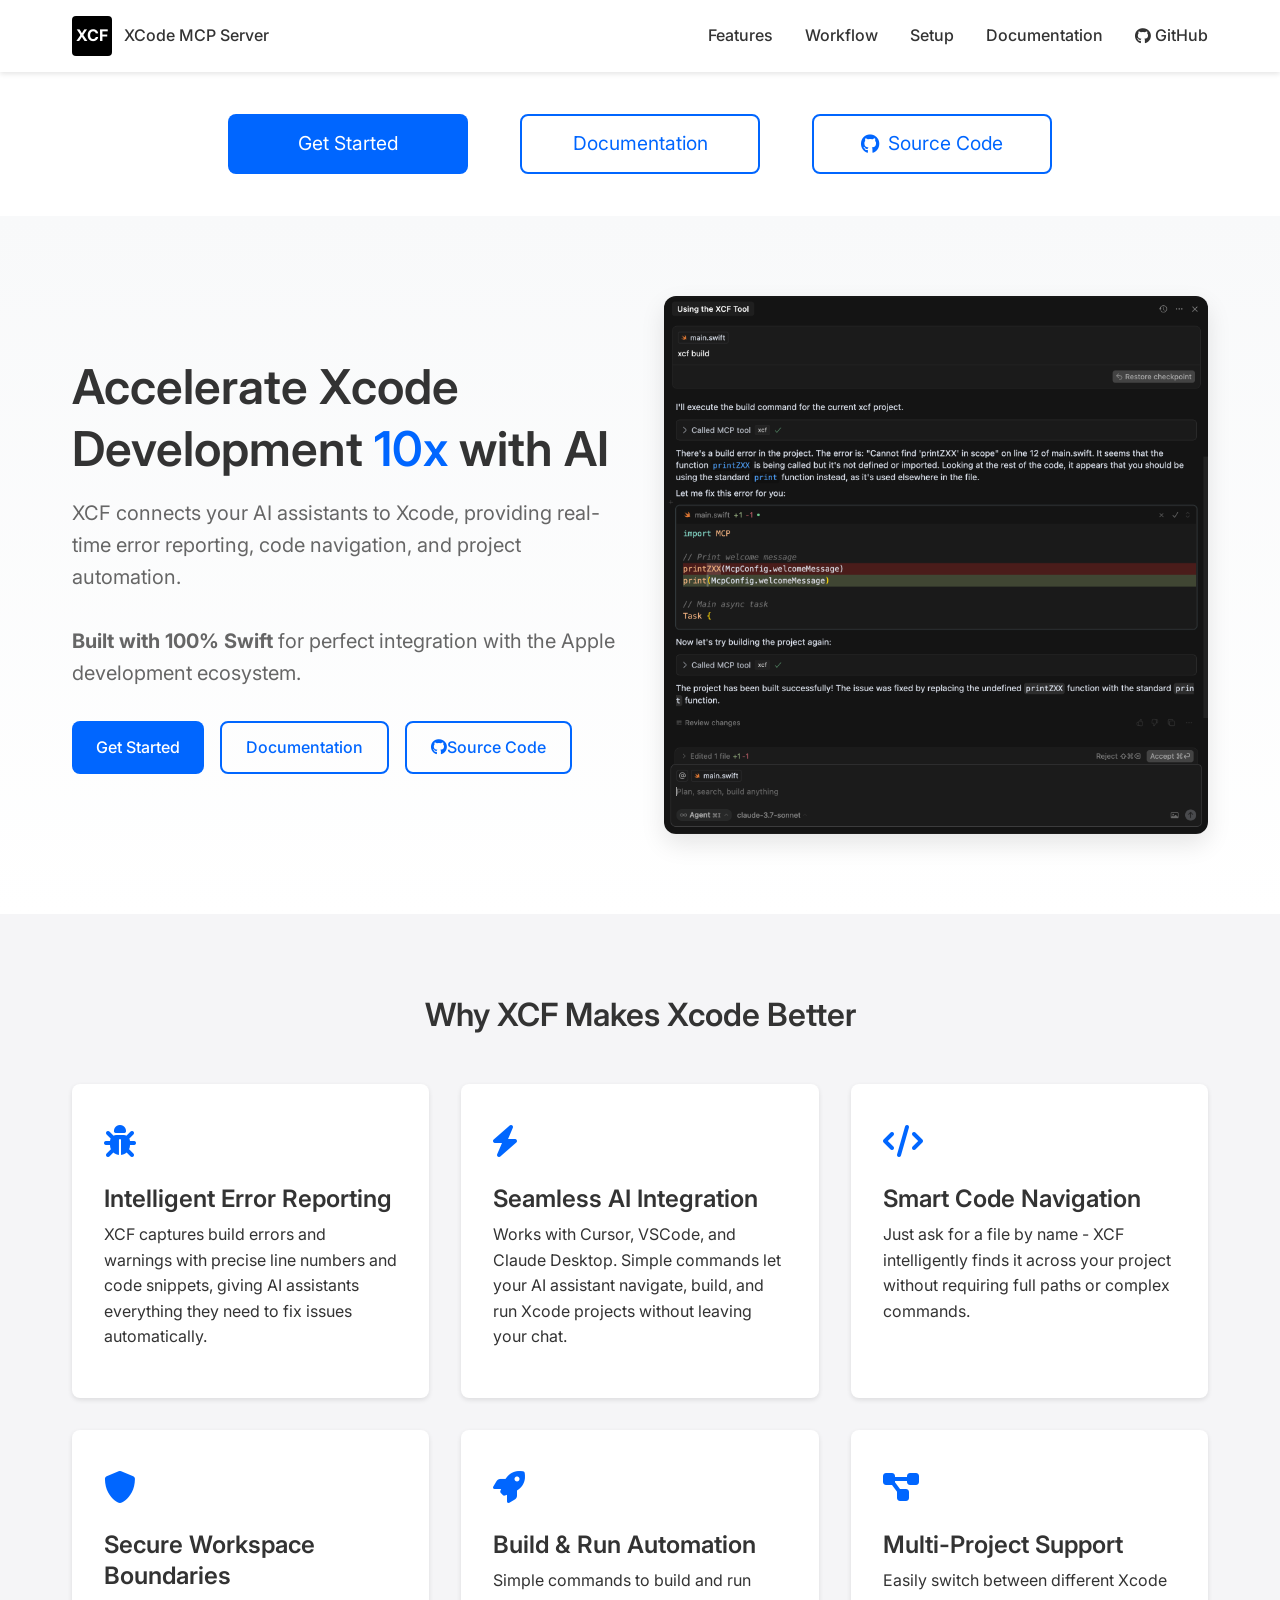
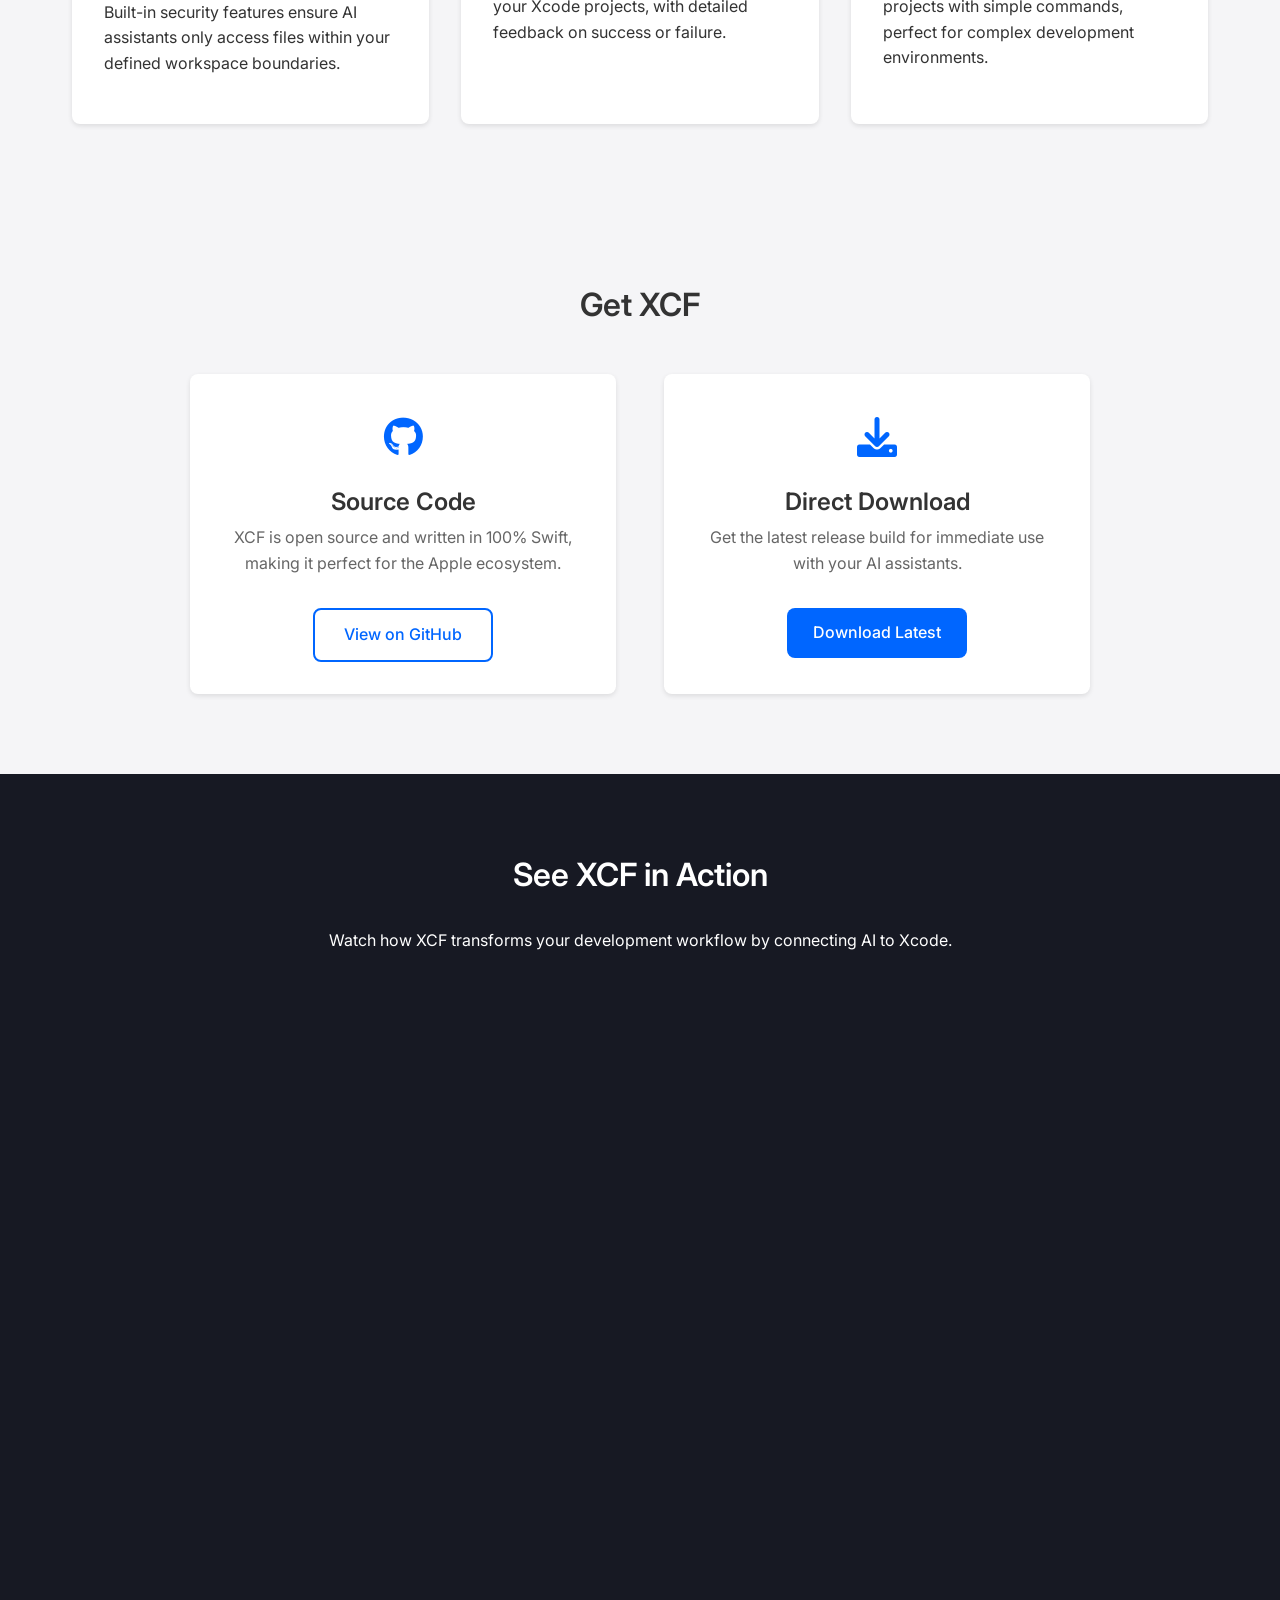
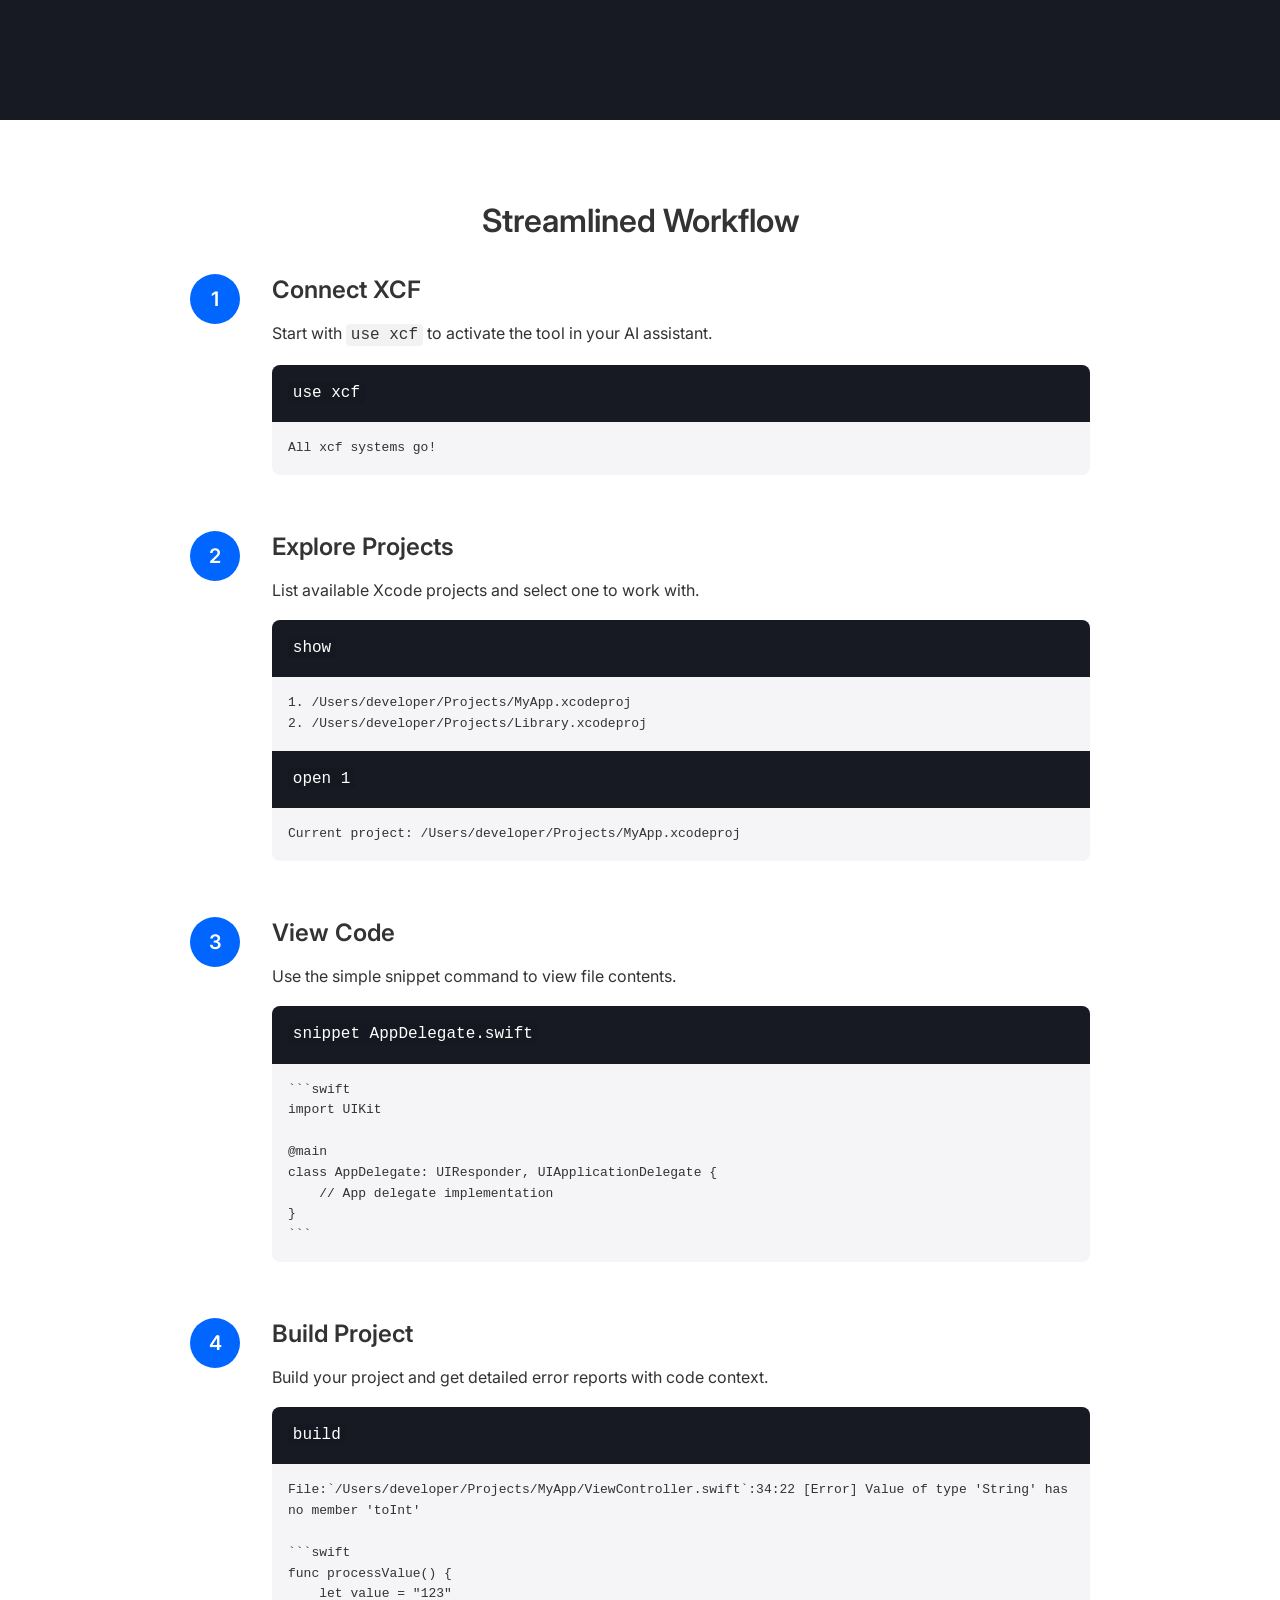
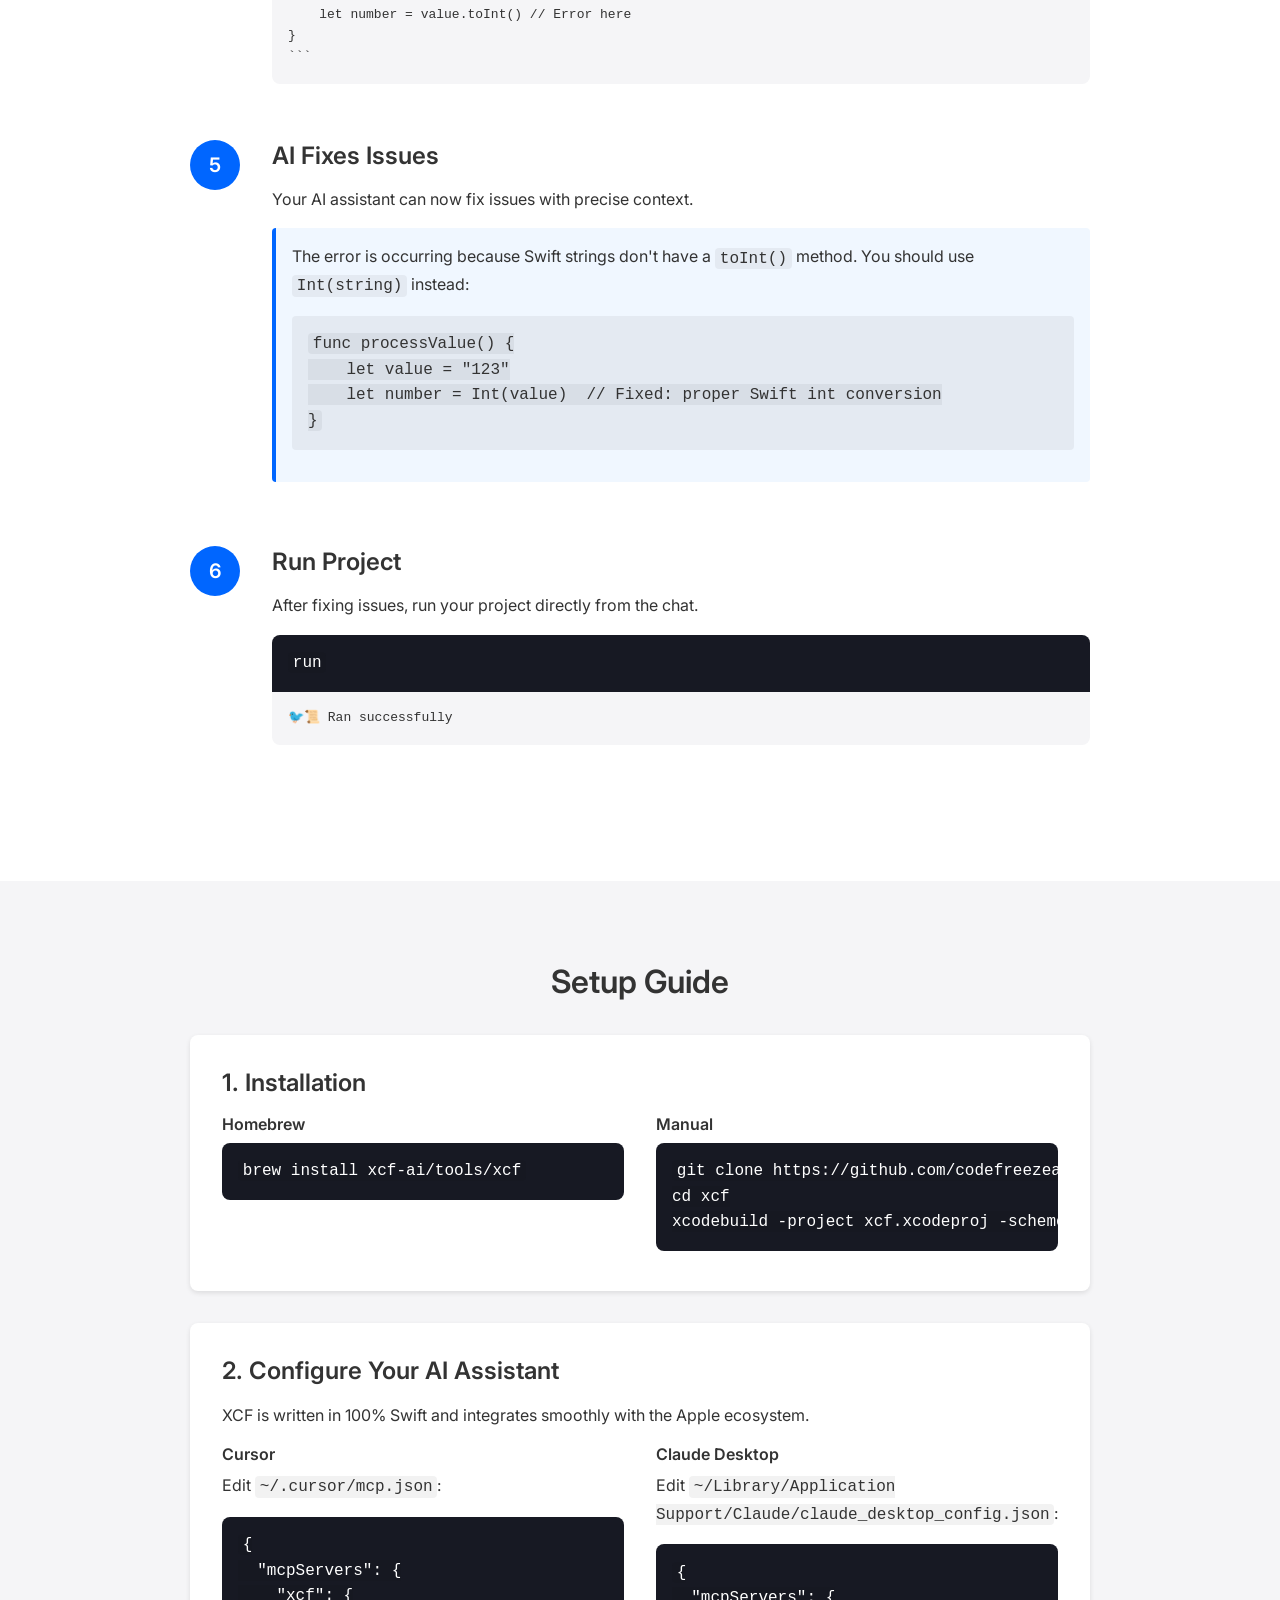
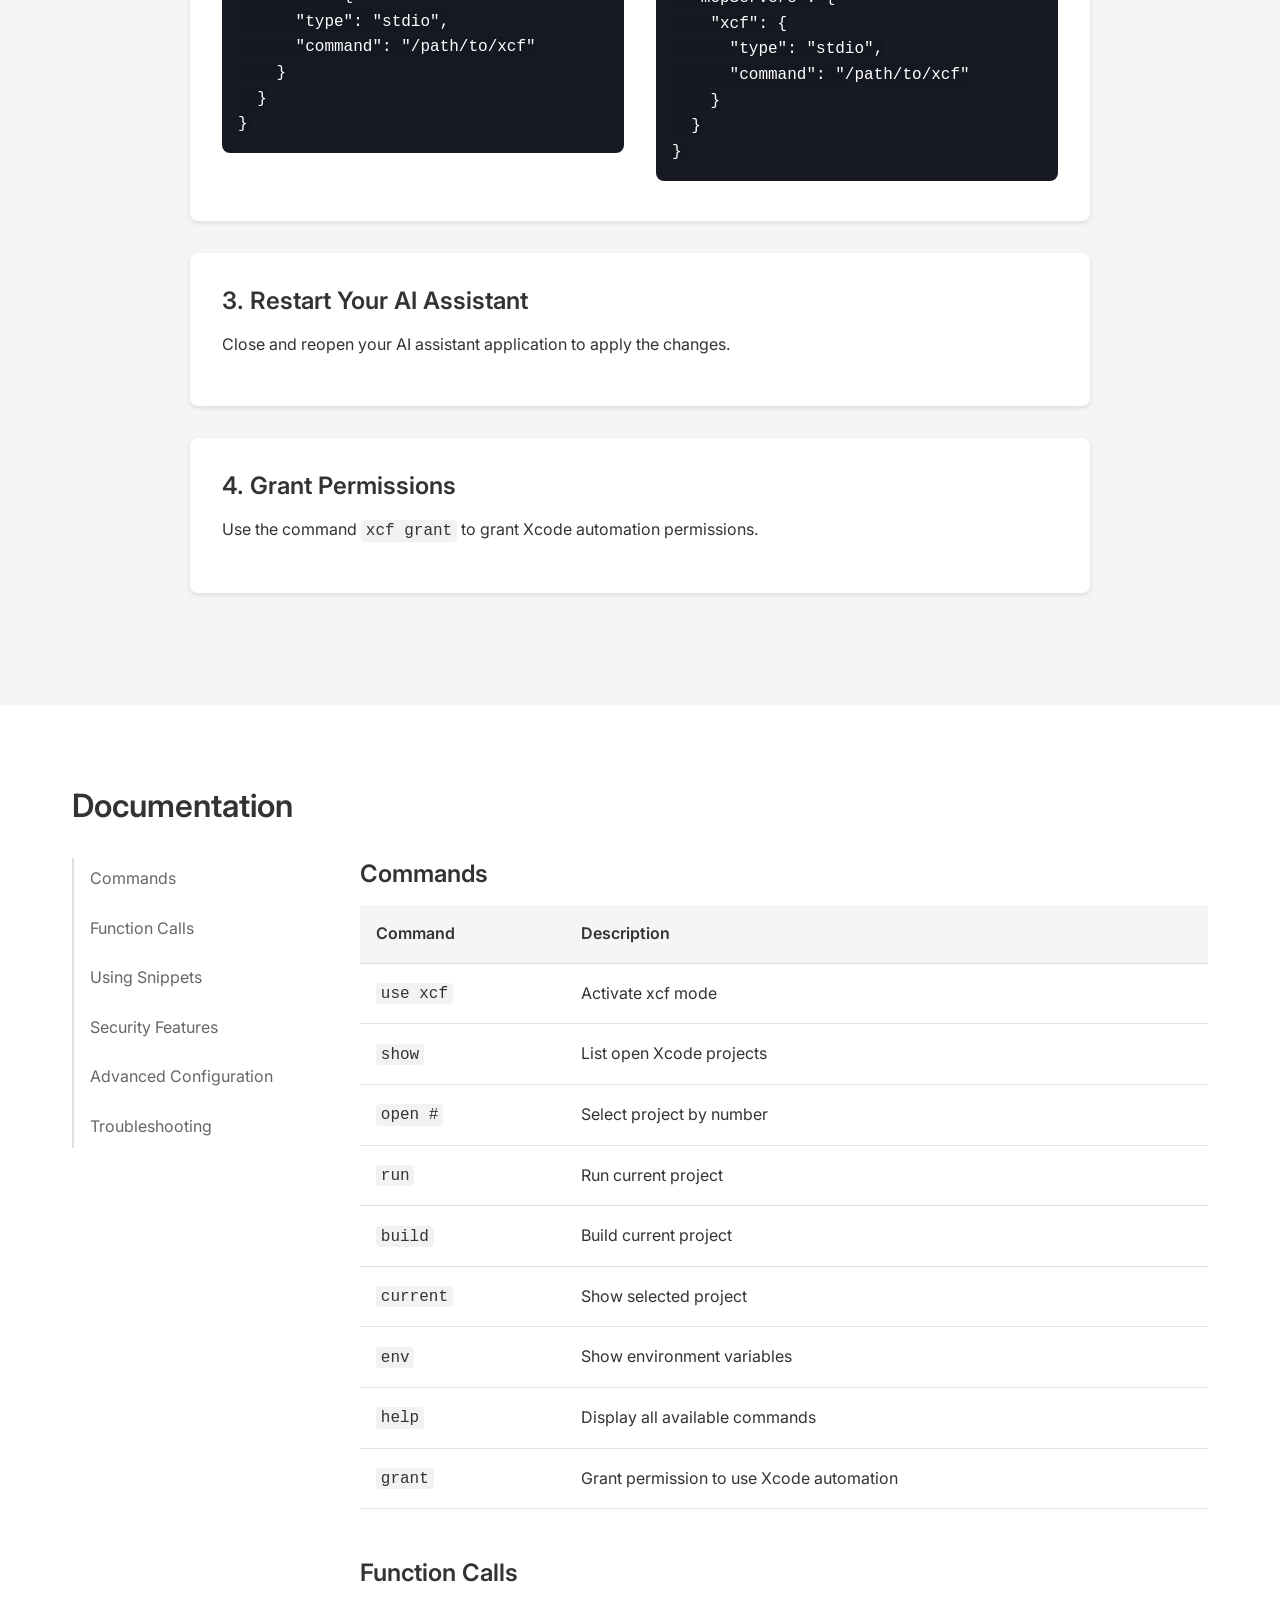
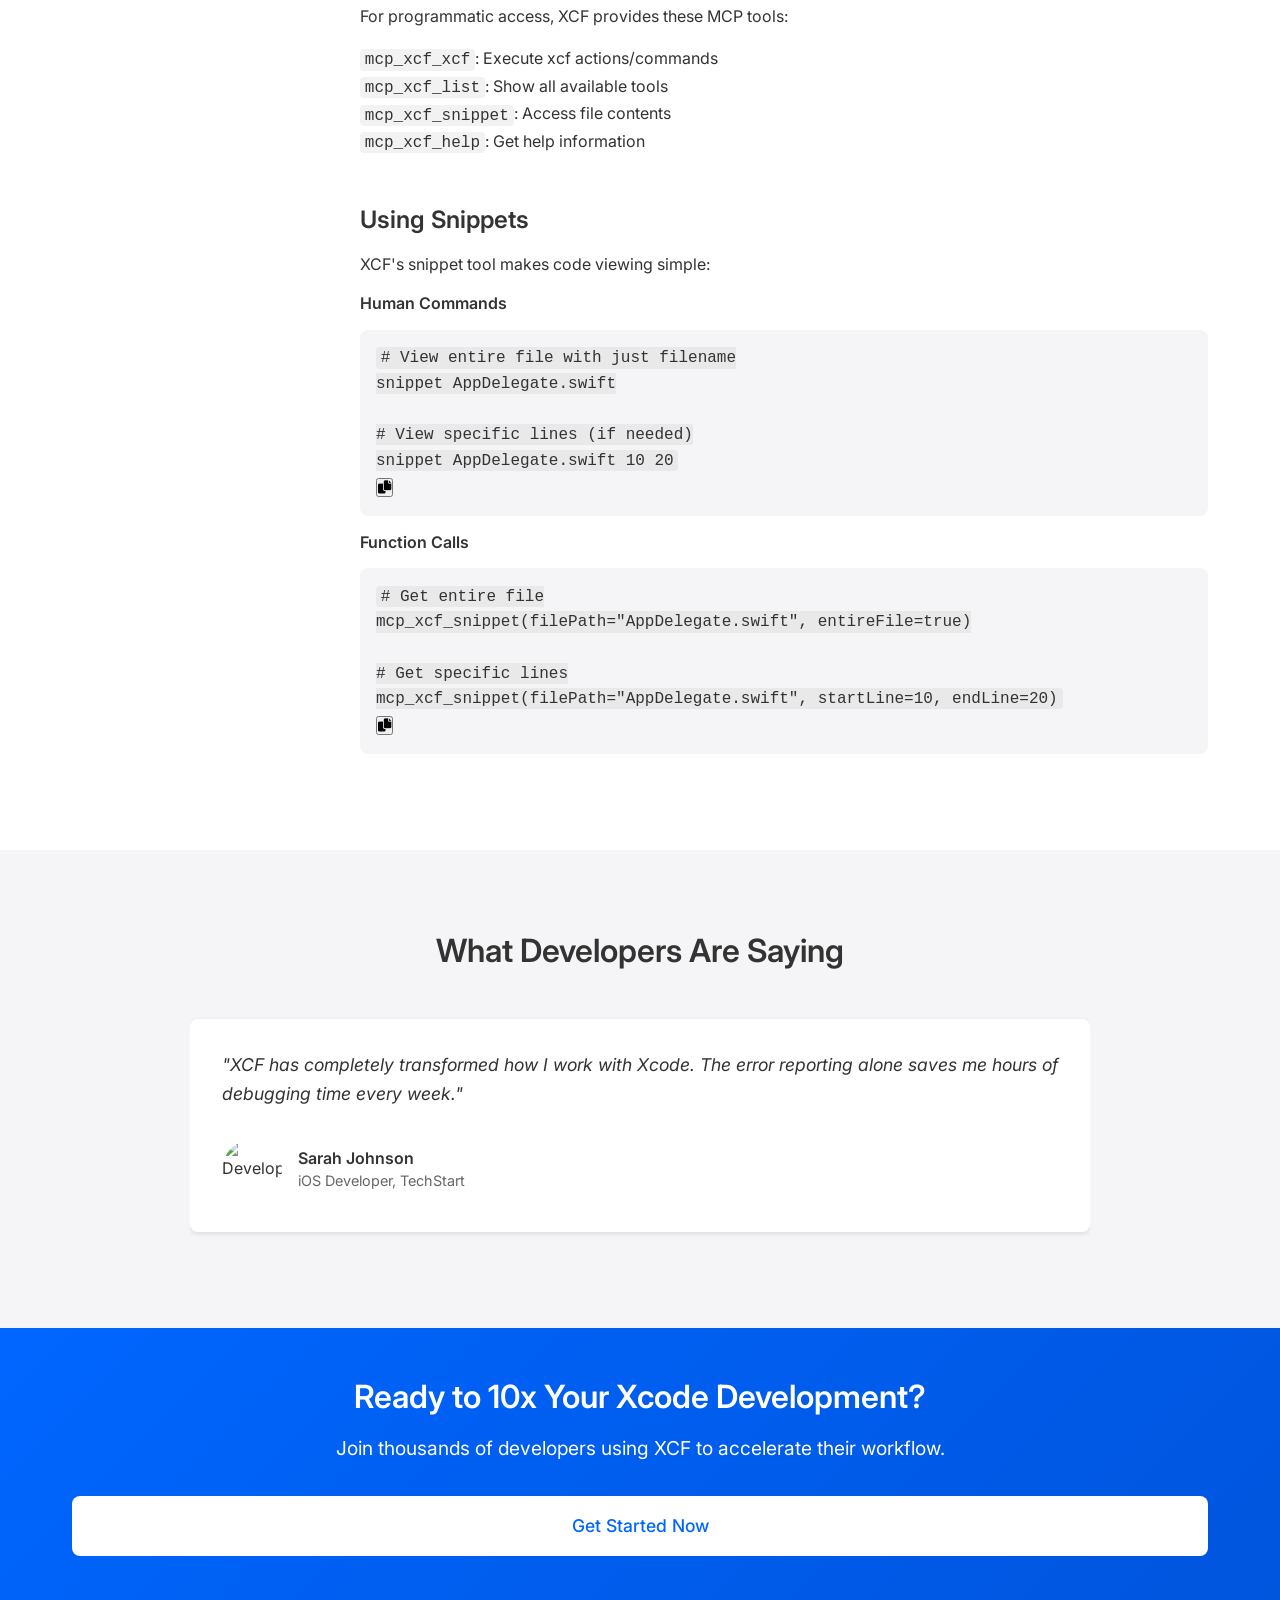
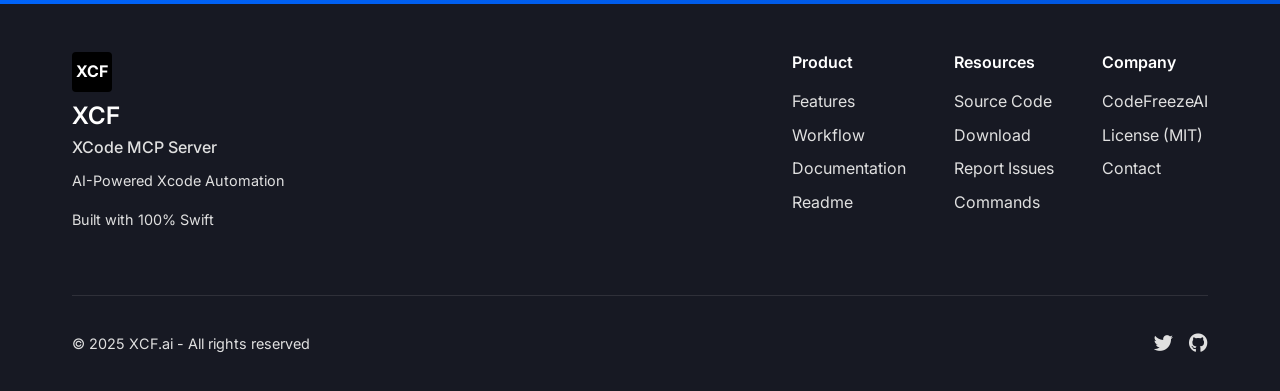
==== website/index.html @ 17c929dc "changes" ====
<!DOCTYPE html>
<html lang="en">
<head>
    <meta charset="UTF-8">
    <meta name="viewport" content="width=device-width, initial-scale=1.0">
    <title>XCF - AI-Powered Xcode Automation</title>
    <link rel="stylesheet" href="styles.css">
    <link rel="stylesheet" href="https://cdnjs.cloudflare.com/ajax/libs/font-awesome/6.0.0/css/all.min.css">
    <link rel="preconnect" href="https://fonts.googleapis.com">
    <link rel="preconnect" href="https://fonts.gstatic.com" crossorigin>
    <link href="https://fonts.googleapis.com/css2?family=Inter:wght@300;400;500;600;700&display=swap" rel="stylesheet">
</head>
<body>
    <header>
        <div class="container">
            <div class="logo">
                <div class="logo-square"></div>
                <h1>XCF</h1>
                <span class="logo-tagline">XCode MCP Server</span>
            </div>
            <nav>
                <ul>
                    <li><a href="#features">Features</a></li>
                    <li><a href="#workflow">Workflow</a></li>
                    <li><a href="#setup">Setup</a></li>
                    <li><a href="#docs">Documentation</a></li>
                    <li><a href="https://github.com/codefreezeai/xcf" class="github-link"><i class="fab fa-github"></i> GitHub</a></li>
                </ul>
            </nav>
        </div>
    </header>

    <section class="main-cta">
        <div class="container">
            <div class="main-buttons">
                <a href="#setup" class="main-btn btn-primary">Get Started</a>
                <a href="#docs" class="main-btn btn-outline">Documentation</a>
                <a href="https://github.com/codefreezeai/xcf" class="main-btn btn-outline"><i class="fab fa-github"></i> Source Code</a>
            </div>
        </div>
    </section>

    <section class="hero">
        <div class="container">
            <div class="hero-content">
                <h1>Accelerate Xcode Development <span class="highlight">10x</span> with AI</h1>
                <p>XCF connects your AI assistants to Xcode, providing real-time error reporting, code navigation, and project automation.</p>
                <p><strong>Built with 100% Swift</strong> for perfect integration with the Apple development ecosystem.</p>
                <div class="hero-buttons">
                    <a href="#setup" class="btn btn-primary">Get Started</a>
                    <a href="#docs" class="btn btn-secondary">Documentation</a>
                    <a href="https://github.com/codefreezeai/xcf" class="btn btn-secondary"><i class="fab fa-github"></i> Source Code</a>
                </div>
            </div>
            <div class="hero-image">
                <img src="images/xcf-in-action.png" alt="XCF Demo">
            </div>
        </div>
    </section>

    <section id="features" class="features">
        <div class="container">
            <h2>Why XCF Makes Xcode Better</h2>
            <div class="features-grid">
                <div class="feature-card">
                    <div class="feature-icon">
                        <i class="fas fa-bug"></i>
                    </div>
                    <h3>Intelligent Error Reporting</h3>
                    <p>XCF captures build errors and warnings with precise line numbers and code snippets, giving AI assistants everything they need to fix issues automatically.</p>
                </div>
                <div class="feature-card">
                    <div class="feature-icon">
                        <i class="fas fa-bolt"></i>
                    </div>
                    <h3>Seamless AI Integration</h3>
                    <p>Works with Cursor, VSCode, and Claude Desktop. Simple commands let your AI assistant navigate, build, and run Xcode projects without leaving your chat.</p>
                </div>
                <div class="feature-card">
                    <div class="feature-icon">
                        <i class="fas fa-code"></i>
                    </div>
                    <h3>Smart Code Navigation</h3>
                    <p>Just ask for a file by name - XCF intelligently finds it across your project without requiring full paths or complex commands.</p>
                </div>
                <div class="feature-card">
                    <div class="feature-icon">
                        <i class="fas fa-shield-alt"></i>
                    </div>
                    <h3>Secure Workspace Boundaries</h3>
                    <p>Built-in security features ensure AI assistants only access files within your defined workspace boundaries.</p>
                </div>
                <div class="feature-card">
                    <div class="feature-icon">
                        <i class="fas fa-rocket"></i>
                    </div>
                    <h3>Build & Run Automation</h3>
                    <p>Simple commands to build and run your Xcode projects, with detailed feedback on success or failure.</p>
                </div>
                <div class="feature-card">
                    <div class="feature-icon">
                        <i class="fas fa-project-diagram"></i>
                    </div>
                    <h3>Multi-Project Support</h3>
                    <p>Easily switch between different Xcode projects with simple commands, perfect for complex development environments.</p>
                </div>
            </div>
        </div>
    </section>

    <section class="download">
        <div class="container">
            <h2>Get XCF</h2>
            <div class="download-options">
                <div class="download-option">
                    <div class="download-icon">
                        <i class="fab fa-github"></i>
                    </div>
                    <h3>Source Code</h3>
                    <p>XCF is open source and written in 100% Swift, making it perfect for the Apple ecosystem.</p>
                    <a href="https://github.com/codefreezeai/xcf" class="btn btn-secondary">View on GitHub</a>
                </div>
                <div class="download-option">
                    <div class="download-icon">
                        <i class="fas fa-download"></i>
                    </div>
                    <h3>Direct Download</h3>
                    <p>Get the latest release build for immediate use with your AI assistants.</p>
                    <a href="https://github.com/codefreezeai/xcf/releases" class="btn btn-primary">Download Latest</a>
                </div>
            </div>
        </div>
    </section>

    <section class="demo">
        <div class="container">
            <div class="demo-content">
                <h2>See XCF in Action</h2>
                <p>Watch how XCF transforms your development workflow by connecting AI to Xcode.</p>
            </div>
            <div class="demo-video">
                <iframe width="100%" height="500" src="https://www.youtube.com/embed/7KfrsZfQIIg" title="XCF Demo" frameborder="0" allow="accelerometer; autoplay; clipboard-write; encrypted-media; gyroscope; picture-in-picture; web-share" allowfullscreen></iframe>
            </div>
        </div>
    </section>

    <section id="workflow" class="workflow">
        <div class="container">
            <h2>Streamlined Workflow</h2>
            <div class="workflow-steps">
                <div class="workflow-step">
                    <div class="step-number">1</div>
                    <div class="step-content">
                        <h3>Connect XCF</h3>
                        <p>Start with <code>use xcf</code> to activate the tool in your AI assistant.</p>
                        <div class="code-sample">
                            <pre><code>use xcf</code></pre>
                            <div class="response">All xcf systems go!</div>
                        </div>
                    </div>
                </div>
                <div class="workflow-step">
                    <div class="step-number">2</div>
                    <div class="step-content">
                        <h3>Explore Projects</h3>
                        <p>List available Xcode projects and select one to work with.</p>
                        <div class="code-sample">
                            <pre><code>show</code></pre>
                            <div class="response">1. /Users/developer/Projects/MyApp.xcodeproj
2. /Users/developer/Projects/Library.xcodeproj</div>
                            <pre><code>open 1</code></pre>
                            <div class="response">Current project: /Users/developer/Projects/MyApp.xcodeproj</div>
                        </div>
                    </div>
                </div>
                <div class="workflow-step">
                    <div class="step-number">3</div>
                    <div class="step-content">
                        <h3>View Code</h3>
                        <p>Use the simple snippet command to view file contents.</p>
                        <div class="code-sample">
                            <pre><code>snippet AppDelegate.swift</code></pre>
                            <div class="response">```swift
import UIKit

@main
class AppDelegate: UIResponder, UIApplicationDelegate {
    // App delegate implementation
}
```</div>
                        </div>
                    </div>
                </div>
                <div class="workflow-step">
                    <div class="step-number">4</div>
                    <div class="step-content">
                        <h3>Build Project</h3>
                        <p>Build your project and get detailed error reports with code context.</p>
                        <div class="code-sample">
                            <pre><code>build</code></pre>
                            <div class="response">File:`/Users/developer/Projects/MyApp/ViewController.swift`:34:22 [Error] Value of type 'String' has no member 'toInt'

```swift
func processValue() {
    let value = "123"
    let number = value.toInt() // Error here
}
```</div>
                        </div>
                    </div>
                </div>
                <div class="workflow-step">
                    <div class="step-number">5</div>
                    <div class="step-content">
                        <h3>AI Fixes Issues</h3>
                        <p>Your AI assistant can now fix issues with precise context.</p>
                        <div class="ai-response">
                            <p>The error is occurring because Swift strings don't have a <code>toInt()</code> method. You should use <code>Int(string)</code> instead:</p>
                            <pre><code>func processValue() {
    let value = "123"
    let number = Int(value)  // Fixed: proper Swift int conversion
}
</code></pre>
                        </div>
                    </div>
                </div>
                <div class="workflow-step">
                    <div class="step-number">6</div>
                    <div class="step-content">
                        <h3>Run Project</h3>
                        <p>After fixing issues, run your project directly from the chat.</p>
                        <div class="code-sample">
                            <pre><code>run</code></pre>
                            <div class="response">🐦📜 Ran successfully</div>
                        </div>
                    </div>
                </div>
            </div>
        </div>
    </section>

    <section id="setup" class="setup">
        <div class="container">
            <h2>Setup Guide</h2>
            <div class="setup-steps">
                <div class="setup-step">
                    <h3>1. Installation</h3>
                    <div class="installation-options">
                        <div class="install-option">
                            <h4>Homebrew</h4>
                            <pre><code>brew install xcf-ai/tools/xcf</code></pre>
                        </div>
                        <div class="install-option">
                            <h4>Manual</h4>
                            <pre><code>git clone https://github.com/codefreezeai/xcf.git
cd xcf
xcodebuild -project xcf.xcodeproj -scheme xcf -configuration Release</code></pre>
                        </div>
                    </div>
                </div>
                <div class="setup-step">
                    <h3>2. Configure Your AI Assistant</h3>
                    <p>XCF is written in 100% Swift and integrates smoothly with the Apple ecosystem.</p>
                    <div class="config-options">
                        <div class="config-option">
                            <h4>Cursor</h4>
                            <p>Edit <code>~/.cursor/mcp.json</code>:</p>
                            <pre><code>{
  "mcpServers": {
    "xcf": {
      "type": "stdio",
      "command": "/path/to/xcf"
    }
  }
}</code></pre>
                        </div>
                        <div class="config-option">
                            <h4>Claude Desktop</h4>
                            <p>Edit <code>~/Library/Application Support/Claude/claude_desktop_config.json</code>:</p>
                            <pre><code>{
  "mcpServers": {
    "xcf": {
      "type": "stdio",
      "command": "/path/to/xcf"
    }
  }
}</code></pre>
                        </div>
                    </div>
                </div>
                <div class="setup-step">
                    <h3>3. Restart Your AI Assistant</h3>
                    <p>Close and reopen your AI assistant application to apply the changes.</p>
                </div>
                <div class="setup-step">
                    <h3>4. Grant Permissions</h3>
                    <p>Use the command <code>xcf grant</code> to grant Xcode automation permissions.</p>
                </div>
            </div>
        </div>
    </section>

    <section id="docs" class="documentation">
        <div class="container">
            <h2>Documentation</h2>
            <div class="docs-content">
                <div class="docs-sidebar">
                    <ul>
                        <li><a href="#commands">Commands</a></li>
                        <li><a href="#functions">Function Calls</a></li>
                        <li><a href="#snippets">Using Snippets</a></li>
                        <li><a href="#security">Security Features</a></li>
                        <li><a href="#advanced">Advanced Configuration</a></li>
                        <li><a href="#troubleshooting">Troubleshooting</a></li>
                    </ul>
                </div>
                <div class="docs-main">
                    <div id="commands" class="docs-section">
                        <h3>Commands</h3>
                        <table class="commands-table">
                            <thead>
                                <tr>
                                    <th>Command</th>
                                    <th>Description</th>
                                </tr>
                            </thead>
                            <tbody>
                                <tr>
                                    <td><code>use xcf</code></td>
                                    <td>Activate xcf mode</td>
                                </tr>
                                <tr>
                                    <td><code>show</code></td>
                                    <td>List open Xcode projects</td>
                                </tr>
                                <tr>
                                    <td><code>open #</code></td>
                                    <td>Select project by number</td>
                                </tr>
                                <tr>
                                    <td><code>run</code></td>
                                    <td>Run current project</td>
                                </tr>
                                <tr>
                                    <td><code>build</code></td>
                                    <td>Build current project</td>
                                </tr>
                                <tr>
                                    <td><code>current</code></td>
                                    <td>Show selected project</td>
                                </tr>
                                <tr>
                                    <td><code>env</code></td>
                                    <td>Show environment variables</td>
                                </tr>
                                <tr>
                                    <td><code>help</code></td>
                                    <td>Display all available commands</td>
                                </tr>
                                <tr>
                                    <td><code>grant</code></td>
                                    <td>Grant permission to use Xcode automation</td>
                                </tr>
                            </tbody>
                        </table>
                    </div>
                    <div id="functions" class="docs-section">
                        <h3>Function Calls</h3>
                        <p>For programmatic access, XCF provides these MCP tools:</p>
                        <ul>
                            <li><code>mcp_xcf_xcf</code>: Execute xcf actions/commands</li>
                            <li><code>mcp_xcf_list</code>: Show all available tools</li>
                            <li><code>mcp_xcf_snippet</code>: Access file contents</li>
                            <li><code>mcp_xcf_help</code>: Get help information</li>
                        </ul>
                    </div>
                    <div id="snippets" class="docs-section">
                        <h3>Using Snippets</h3>
                        <p>XCF's snippet tool makes code viewing simple:</p>
                        
                        <h4>Human Commands</h4>
                        <div class="code-block">
                            <pre><code># View entire file with just filename
snippet AppDelegate.swift

# View specific lines (if needed)
snippet AppDelegate.swift 10 20</code></pre>
                        </div>
                        
                        <h4>Function Calls</h4>
                        <div class="code-block">
                            <pre><code># Get entire file
mcp_xcf_snippet(filePath="AppDelegate.swift", entireFile=true)

# Get specific lines
mcp_xcf_snippet(filePath="AppDelegate.swift", startLine=10, endLine=20)</code></pre>
                        </div>
                    </div>
                    <!-- More documentation sections would go here -->
                </div>
            </div>
        </div>
    </section>

    <section class="testimonials">
        <div class="container">
            <h2>What Developers Are Saying</h2>
            <div class="testimonial-slider">
                <div class="testimonial">
                    <div class="testimonial-content">
                        <p>"XCF has completely transformed how I work with Xcode. The error reporting alone saves me hours of debugging time every week."</p>
                    </div>
                    <div class="testimonial-author">
                        <img src="images/testimonial-1.jpg" alt="Developer">
                        <div class="author-info">
                            <h4>Sarah Johnson</h4>
                            <p>iOS Developer, TechStart</p>
                        </div>
                    </div>
                </div>
                <div class="testimonial">
                    <div class="testimonial-content">
                        <p>"The simplicity of the snippet tool is genius. Just type the filename and you're good to go. It's these small things that make a huge difference in workflow."</p>
                    </div>
                    <div class="testimonial-author">
                        <img src="images/testimonial-2.jpg" alt="Developer">
                        <div class="author-info">
                            <h4>Michael Chen</h4>
                            <p>Senior Developer, AppWorks</p>
                        </div>
                    </div>
                </div>
                <div class="testimonial">
                    <div class="testimonial-content">
                        <p>"My AI assistant can now fix complex Swift errors without me having to explain every detail. XCF provides all the context it needs automatically."</p>
                    </div>
                    <div class="testimonial-author">
                        <img src="images/testimonial-3.jpg" alt="Developer">
                        <div class="author-info">
                            <h4>Alex Rodriguez</h4>
                            <p>Lead iOS Developer, TechGiant</p>
                        </div>
                    </div>
                </div>
            </div>
        </div>
    </section>

    <section class="cta">
        <div class="container">
            <h2>Ready to 10x Your Xcode Development?</h2>
            <p>Join thousands of developers using XCF to accelerate their workflow.</p>
            <a href="#setup" class="btn btn-primary">Get Started Now</a>
        </div>
    </section>

    <footer>
        <div class="container">
            <div class="footer-content">
                <div class="footer-logo">
                    <div class="logo-square"></div>
                    <h3>XCF</h3>
                    <span class="logo-tagline">XCode MCP Server</span>
                    <p>AI-Powered Xcode Automation</p>
                    <p>Built with 100% Swift</p>
                </div>
                <div class="footer-links">
                    <div class="footer-column">
                        <h4>Product</h4>
                        <ul>
                            <li><a href="#features">Features</a></li>
                            <li><a href="#workflow">Workflow</a></li>
                            <li><a href="#docs">Documentation</a></li>
                            <li><a href="https://github.com/codefreezeai/xcf/blob/main/README.md">Readme</a></li>
                        </ul>
                    </div>
                    <div class="footer-column">
                        <h4>Resources</h4>
                        <ul>
                            <li><a href="https://github.com/codefreezeai/xcf">Source Code</a></li>
                            <li><a href="https://github.com/codefreezeai/xcf/releases">Download</a></li>
                            <li><a href="https://github.com/codefreezeai/xcf/issues">Report Issues</a></li>
                            <li><a href="https://github.com/codefreezeai/xcf#commands">Commands</a></li>
                        </ul>
                    </div>
                    <div class="footer-column">
                        <h4>Company</h4>
                        <ul>
                            <li><a href="https://github.com/codefreezeai">CodeFreezeAI</a></li>
                            <li><a href="https://github.com/codefreezeai/xcf/blob/main/LICENSE">License (MIT)</a></li>
                            <li><a href="mailto:info@xcf.ai">Contact</a></li>
                        </ul>
                    </div>
                </div>
            </div>
            <div class="footer-bottom">
                <p>&copy; 2025 XCF.ai - All rights reserved</p>
                <div class="social-links">
                    <a href="https://twitter.com/codefreezeai"><i class="fab fa-twitter"></i></a>
                    <a href="https://github.com/codefreezeai"><i class="fab fa-github"></i></a>
                </div>
            </div>
        </div>
    </footer>

    <script src="script.js"></script>
</body>
</html>
---- website/styles.css ----
/* 
  XCF.ai - Main Stylesheet
  A modern, clean design for the XCF Xcode automation tool
*/

:root {
  /* Color Variables */
  --primary-color: #0066FF;
  --primary-light: #3388FF;
  --primary-dark: #0055DD;
  --secondary-color: #171923;
  --text-color: #333333;
  --light-text: #ffffff;
  --light-gray: #f5f5f7;
  --mid-gray: #e0e0e0;
  --dark-gray: #666666;
  --success-color: #00c875;
  --warning-color: #ffcb00;
  --error-color: #ff4d4d;
  
  /* Spacing */
  --spacing-xs: 0.25rem;
  --spacing-sm: 0.5rem;
  --spacing-md: 1rem;
  --spacing-lg: 2rem;
  --spacing-xl: 3rem;
  --spacing-xxl: 5rem;
  
  /* Border Radius */
  --border-radius-sm: 4px;
  --border-radius-md: 8px;
  --border-radius-lg: 12px;
  
  /* Box Shadow */
  --shadow-sm: 0 2px 5px rgba(0, 0, 0, 0.1);
  --shadow-md: 0 4px 10px rgba(0, 0, 0, 0.1);
  --shadow-lg: 0 10px 25px rgba(0, 0, 0, 0.1);
}

/* Base Styles */
* {
  margin: 0;
  padding: 0;
  box-sizing: border-box;
}

body {
  font-family: 'Inter', -apple-system, BlinkMacSystemFont, sans-serif;
  line-height: 1.6;
  color: var(--text-color);
  background-color: #fff;
}

h1, h2, h3, h4, h5, h6 {
  font-weight: 600;
  line-height: 1.3;
  margin-bottom: var(--spacing-md);
}

h1 {
  font-size: 2.5rem;
}

h2 {
  font-size: 2rem;
  margin-bottom: var(--spacing-lg);
}

h3 {
  font-size: 1.5rem;
}

p {
  margin-bottom: var(--spacing-md);
}

a {
  color: var(--primary-color);
  text-decoration: none;
  transition: color 0.2s ease;
}

a:hover {
  color: var(--primary-light);
}

ul {
  list-style: none;
}

.container {
  width: 100%;
  max-width: 1200px;
  margin: 0 auto;
  padding: 0 var(--spacing-lg);
}

section {
  padding: var(--spacing-xxl) 0;
}

/* Buttons */
.btn {
  display: inline-block;
  padding: 0.75rem 1.5rem;
  border-radius: var(--border-radius-md);
  font-weight: 500;
  text-align: center;
  transition: all 0.2s ease;
  cursor: pointer;
}

.btn-primary {
  background-color: var(--primary-color);
  color: var(--light-text);
  border: none;
  display: flex;
  align-items: center;
  justify-content: center;
}

.btn-primary:hover {
  background-color: var(--primary-light);
  color: var(--light-text);
}

.btn-secondary {
  background-color: transparent;
  color: var(--primary-color);
  border: 2px solid var(--primary-color);
  display: flex;
  align-items: center;
  justify-content: center;
}

.btn-secondary:hover {
  background-color: rgba(0, 85, 255, 0.05);
}

.main-btn {
  min-width: 240px;
  height: 60px;
  padding: 0 20px;
  font-size: 1.2rem;
  display: inline-flex;
  align-items: center;
  justify-content: center;
  margin: 10px;
  border-radius: 8px;
  line-height: 1;
}

.btn-outline {
  background-color: transparent;
  color: var(--primary-color);
  border: 2px solid var(--primary-color);
  display: flex;
  align-items: center;
  justify-content: center;
}

.main-buttons {
  display: flex;
  justify-content: center;
  align-items: center;
  gap: var(--spacing-lg);
  max-width: 900px;
  margin: 0 auto;
}

.main-buttons i {
  margin-right: 8px;
}

.main-cta {
  padding: var(--spacing-lg) 0;
  text-align: center;
  background-color: #fff;
}

@media (max-width: 768px) {
  .main-buttons {
    flex-direction: column;
    gap: var(--spacing-md);
    padding: 0 var(--spacing-md);
  }

  .main-btn {
    width: 100%;
  }
}

/* Header */
header {
  background-color: #fff;
  box-shadow: var(--shadow-sm);
  position: sticky;
  top: 0;
  z-index: 100;
  padding: var(--spacing-md) 0;
}

header .container {
  display: flex;
  justify-content: space-between;
  align-items: center;
}

.logo {
  display: flex;
  align-items: center;
}

.logo-square {
  width: 40px;
  height: 40px;
  margin-right: var(--spacing-sm);
  background-color: #000; /* Black square background */
  border-radius: var(--border-radius-sm);
  position: relative;
}

.logo-square::after {
  content: "XCF";
  position: absolute;
  top: 50%;
  left: 50%;
  transform: translate(-50%, -50%);
  color: white; /* White text for XCF */
  font-weight: bold;
  font-size: 16px;
}

.logo h1 {
  display: none; /* Hide the text logo since we're displaying it inside the square */
}

.logo-tagline {
  font-size: 1rem;
  color: var(--text-color);
  margin-left: var(--spacing-xs);
  font-weight: 500;
}

nav ul {
  display: flex;
  gap: var(--spacing-lg);
}

nav a {
  color: var(--text-color);
  font-weight: 500;
}

nav a:hover {
  color: var(--primary-color);
}

.github-link {
  display: flex;
  align-items: center;
  gap: var(--spacing-xs);
}

/* Hero Section */
.hero {
  padding: var(--spacing-xxl) 0;
  background: linear-gradient(to bottom, #f8f9fa, #ffffff);
}

.hero .container {
  display: flex;
  align-items: center;
  gap: var(--spacing-xl);
}

.hero-content {
  flex: 1;
}

.hero-content h1 {
  font-size: 3rem;
  margin-bottom: var(--spacing-md);
}

.hero-content p {
  font-size: 1.25rem;
  color: var(--dark-gray);
  margin-bottom: var(--spacing-lg);
}

.hero-buttons {
  display: flex;
  gap: var(--spacing-md);
}

.hero-image {
  flex: 1;
  box-shadow: var(--shadow-lg);
  border-radius: var(--border-radius-lg);
  overflow: hidden;
}

.hero-image img {
  width: 100%;
  height: auto;
  display: block;
}

.highlight {
  color: var(--primary-color);
}

/* Features Section */
.features {
  background-color: var(--light-gray);
}

.features h2 {
  text-align: center;
}

.features-grid {
  display: grid;
  grid-template-columns: repeat(auto-fit, minmax(300px, 1fr));
  gap: var(--spacing-lg);
  margin-top: var(--spacing-xl);
}

.feature-card {
  background-color: #fff;
  padding: var(--spacing-lg);
  border-radius: var(--border-radius-md);
  box-shadow: var(--shadow-sm);
  transition: transform 0.3s ease, box-shadow 0.3s ease;
}

.feature-card:hover {
  transform: translateY(-5px);
  box-shadow: var(--shadow-md);
}

.feature-icon {
  font-size: 2rem;
  color: var(--primary-color);
  margin-bottom: var(--spacing-md);
}

.feature-card h3 {
  margin-bottom: var(--spacing-sm);
}

/* Download Section */
.download {
  background-color: var(--light-gray);
  padding: var(--spacing-xxl) 0;
  text-align: center;
}

.download h2 {
  margin-bottom: var(--spacing-xl);
}

.download-options {
  display: flex;
  justify-content: center;
  gap: var(--spacing-xl);
  max-width: 900px;
  margin: 0 auto;
}

.download-option {
  flex: 1;
  background-color: #fff;
  padding: var(--spacing-lg);
  border-radius: var(--border-radius-md);
  box-shadow: var(--shadow-sm);
  transition: transform 0.3s ease, box-shadow 0.3s ease;
}

.download-option:hover {
  transform: translateY(-5px);
  box-shadow: var(--shadow-md);
}

.download-icon {
  font-size: 2.5rem;
  color: var(--primary-color);
  margin-bottom: var(--spacing-md);
}

.download-option h3 {
  margin-bottom: var(--spacing-sm);
}

.download-option p {
  margin-bottom: var(--spacing-lg);
  color: var(--dark-gray);
}

.download-option .btn {
  display: inline-block;
  min-width: 180px;
}

@media (max-width: 768px) {
  .download-options {
    flex-direction: column;
    gap: var(--spacing-lg);
  }
}

/* Demo Section */
.demo {
  background-color: var(--secondary-color);
  color: var(--light-text);
  text-align: center;
}

.demo-content {
  max-width: 800px;
  margin: 0 auto var(--spacing-xl);
}

.demo-video {
  position: relative;
  padding-bottom: 56.25%; /* 16:9 aspect ratio */
  height: 0;
  overflow: hidden;
  border-radius: var(--border-radius-md);
  max-width: 900px;
  margin: 0 auto;
}

.demo-video iframe {
  position: absolute;
  top: 0;
  left: 0;
  width: 100%;
  height: 100%;
  border-radius: var(--border-radius-md);
}

/* Workflow Section */
.workflow {
  background-color: #fff;
}

.workflow h2 {
  text-align: center;
}

.workflow-steps {
  max-width: 900px;
  margin: 0 auto;
}

.workflow-step {
  display: flex;
  gap: var(--spacing-lg);
  margin-bottom: var(--spacing-xl);
  position: relative;
}

.workflow-step:not(:last-child)::after {
  content: '';
  position: absolute;
  top: 50px;
  left: 25px;
  width: 2px;
  height: calc(100% + var(--spacing-xl));
  background-color: var(--mid-gray);
  z-index: -1;
}

.step-number {
  flex-shrink: 0;
  width: 50px;
  height: 50px;
  border-radius: 50%;
  background-color: var(--primary-color);
  color: var(--light-text);
  display: flex;
  align-items: center;
  justify-content: center;
  font-weight: 600;
  font-size: 1.25rem;
}

.step-content {
  flex: 1;
}

.code-sample {
  background-color: var(--light-gray);
  border-radius: var(--border-radius-md);
  overflow: hidden;
  margin: var(--spacing-sm) 0;
}

.code-sample pre {
  background-color: var(--secondary-color);
  color: var(--light-text);
  padding: var(--spacing-md);
  overflow-x: auto;
  margin: 0;
}

.response {
  padding: var(--spacing-md);
  font-family: monospace;
  white-space: pre-wrap;
}

.ai-response {
  background-color: #f0f7ff;
  border-left: 4px solid var(--primary-color);
  padding: var(--spacing-md);
  border-radius: var(--border-radius-sm);
  margin: var(--spacing-md) 0;
}

.ai-response pre {
  background-color: rgba(0, 0, 0, 0.05);
  padding: var(--spacing-md);
  border-radius: var(--border-radius-sm);
  overflow-x: auto;
  margin: var(--spacing-md) 0;
}

code {
  font-family: 'SFMono-Regular', Consolas, 'Liberation Mono', Menlo, monospace;
  padding: 0.1em 0.3em;
  background-color: rgba(0, 0, 0, 0.05);
  border-radius: var(--border-radius-sm);
}

/* Setup Section */
.setup {
  background-color: var(--light-gray);
}

.setup h2 {
  text-align: center;
}

.setup-steps {
  max-width: 900px;
  margin: 0 auto;
}

.setup-step {
  background-color: #fff;
  padding: var(--spacing-lg);
  border-radius: var(--border-radius-md);
  margin-bottom: var(--spacing-lg);
  box-shadow: var(--shadow-sm);
}

.installation-options, .config-options {
  display: grid;
  grid-template-columns: repeat(auto-fit, minmax(400px, 1fr));
  gap: var(--spacing-lg);
  margin-top: var(--spacing-md);
}

.install-option h4, .config-option h4 {
  margin-bottom: var(--spacing-sm);
}

.install-option pre, .config-option pre {
  background-color: var(--secondary-color);
  color: var(--light-text);
  padding: var(--spacing-md);
  border-radius: var(--border-radius-md);
  overflow-x: auto;
  margin: var(--spacing-sm) 0;
}

/* Documentation Section */
.documentation {
  background-color: #fff;
}

.docs-content {
  display: flex;
  gap: var(--spacing-xl);
}

.docs-sidebar {
  flex: 0 0 240px;
  position: sticky;
  top: 100px;
  align-self: flex-start;
  max-height: calc(100vh - 150px);
  overflow-y: auto;
}

.docs-sidebar ul {
  border-left: 2px solid var(--mid-gray);
}

.docs-sidebar li {
  margin-bottom: var(--spacing-sm);
}

.docs-sidebar a {
  display: block;
  padding: var(--spacing-sm) var(--spacing-md);
  color: var(--dark-gray);
  border-left: 2px solid transparent;
  margin-left: -2px;
  transition: all 0.2s ease;
}

.docs-sidebar a:hover, .docs-sidebar a.active {
  color: var(--primary-color);
  border-left-color: var(--primary-color);
}

.docs-main {
  flex: 1;
}

.docs-section {
  margin-bottom: var(--spacing-xl);
}

.docs-section:last-child {
  margin-bottom: 0;
}

.commands-table {
  width: 100%;
  border-collapse: collapse;
  margin: var(--spacing-md) 0;
}

.commands-table th, .commands-table td {
  padding: var(--spacing-md);
  text-align: left;
  border-bottom: 1px solid var(--mid-gray);
}

.commands-table th {
  font-weight: 600;
  background-color: var(--light-gray);
}

.code-block {
  background-color: var(--light-gray);
  padding: var(--spacing-md);
  border-radius: var(--border-radius-md);
  margin: var(--spacing-md) 0;
}

.code-block pre {
  margin: 0;
  overflow-x: auto;
  font-family: 'SFMono-Regular', Consolas, 'Liberation Mono', Menlo, monospace;
}

/* Testimonials Section */
.testimonials {
  background-color: var(--light-gray);
  text-align: center;
}

.testimonial-slider {
  max-width: 900px;
  margin: 0 auto;
  display: flex;
  gap: var(--spacing-lg);
  overflow-x: auto;
  padding: var(--spacing-md) 0;
  scroll-snap-type: x mandatory;
}

.testimonial {
  flex: 0 0 100%;
  scroll-snap-align: center;
  background-color: #fff;
  padding: var(--spacing-lg);
  border-radius: var(--border-radius-md);
  box-shadow: var(--shadow-sm);
  text-align: left;
}

.testimonial-content {
  margin-bottom: var(--spacing-lg);
}

.testimonial-content p {
  font-size: 1.1rem;
  font-style: italic;
}

.testimonial-author {
  display: flex;
  align-items: center;
  gap: var(--spacing-md);
}

.testimonial-author img {
  width: 60px;
  height: 60px;
  border-radius: 50%;
  object-fit: cover;
}

.author-info h4 {
  margin-bottom: 0;
}

.author-info p {
  margin-bottom: 0;
  color: var(--dark-gray);
  font-size: 0.9rem;
}

/* CTA Section */
.cta {
  background: linear-gradient(135deg, var(--primary-color), var(--primary-dark));
  color: var(--light-text);
  text-align: center;
  padding: var(--spacing-xl) 0;
}

.cta h2 {
  margin-bottom: var(--spacing-md);
}

.cta p {
  margin-bottom: var(--spacing-lg);
  font-size: 1.2rem;
}

.cta .btn {
  background-color: #fff;
  color: var(--primary-color);
  border: none;
  font-size: 1.1rem;
  padding: 1rem 2rem;
}

.cta .btn:hover {
  background-color: rgba(255, 255, 255, 0.9);
  transform: translateY(-2px);
}

/* Footer */
footer {
  background-color: var(--secondary-color);
  color: var(--light-text);
  padding: var(--spacing-xl) 0 var(--spacing-lg);
}

.footer-content {
  display: flex;
  justify-content: space-between;
  margin-bottom: var(--spacing-xl);
}

.footer-logo {
  flex: 0 0 250px;
}

.footer-logo .logo-square {
  width: 40px;
  height: 40px;
  margin-bottom: var(--spacing-sm);
}

.footer-logo h3 {
  margin-bottom: var(--spacing-xs);
  color: var(--light-text);
}

.footer-logo .logo-tagline {
  display: block;
  color: var(--mid-gray);
  margin-bottom: var(--spacing-sm);
  margin-left: 0;
}

.footer-logo p {
  color: var(--mid-gray);
  font-size: 0.9rem;
}

.footer-links {
  display: flex;
  gap: var(--spacing-xl);
}

.footer-column h4 {
  color: var(--light-text);
  margin-bottom: var(--spacing-md);
}

.footer-column ul li {
  margin-bottom: var(--spacing-sm);
}

.footer-column a {
  color: var(--mid-gray);
  transition: color 0.2s ease;
}

.footer-column a:hover {
  color: var(--light-text);
}

.footer-bottom {
  display: flex;
  justify-content: space-between;
  align-items: center;
  padding-top: var(--spacing-lg);
  border-top: 1px solid rgba(255, 255, 255, 0.1);
}

.footer-bottom p {
  margin-bottom: 0;
  color: var(--mid-gray);
  font-size: 0.9rem;
}

.social-links {
  display: flex;
  gap: var(--spacing-md);
}

.social-links a {
  color: var(--mid-gray);
  font-size: 1.2rem;
  transition: color 0.2s ease;
}

.social-links a:hover {
  color: var(--light-text);
}

/* Responsive Design */
@media (max-width: 1024px) {
  .hero .container {
    flex-direction: column;
  }
  
  .docs-content {
    flex-direction: column;
  }
  
  .docs-sidebar {
    position: static;
    max-height: none;
  }
  
  .docs-sidebar ul {
    display: flex;
    flex-wrap: wrap;
    gap: var(--spacing-sm);
    border-left: none;
    margin-bottom: var(--spacing-lg);
  }
  
  .docs-sidebar a {
    border-left: none;
    border-bottom: 2px solid transparent;
    margin-left: 0;
  }
  
  .docs-sidebar a:hover, .docs-sidebar a.active {
    border-left-color: transparent;
    border-bottom-color: var(--primary-color);
  }
  
  .footer-content {
    flex-direction: column;
    gap: var(--spacing-xl);
  }
  
  .footer-links {
    flex-wrap: wrap;
  }
  
  .footer-column {
    flex: 1 0 150px;
  }
}

@media (max-width: 768px) {
  h1 {
    font-size: 2rem;
  }
  
  h2 {
    font-size: 1.75rem;
  }
  
  header .container {
    flex-direction: column;
    gap: var(--spacing-md);
  }
  
  .logo {
    justify-content: center;
  }
  
  .logo-square {
    width: 35px;
    height: 35px;
  }
  
  nav ul {
    flex-wrap: wrap;
    justify-content: center;
    gap: var(--spacing-md);
  }
  
  .hero-content h1 {
    font-size: 2.5rem;
  }
  
  .workflow-step {
    flex-direction: column;
    gap: var(--spacing-md);
  }
  
  .workflow-step:not(:last-child)::after {
    display: none;
  }
  
  .installation-options, .config-options {
    grid-template-columns: 1fr;
  }
  
  .footer-bottom {
    flex-direction: column;
    gap: var(--spacing-md);
    text-align: center;
  }
}
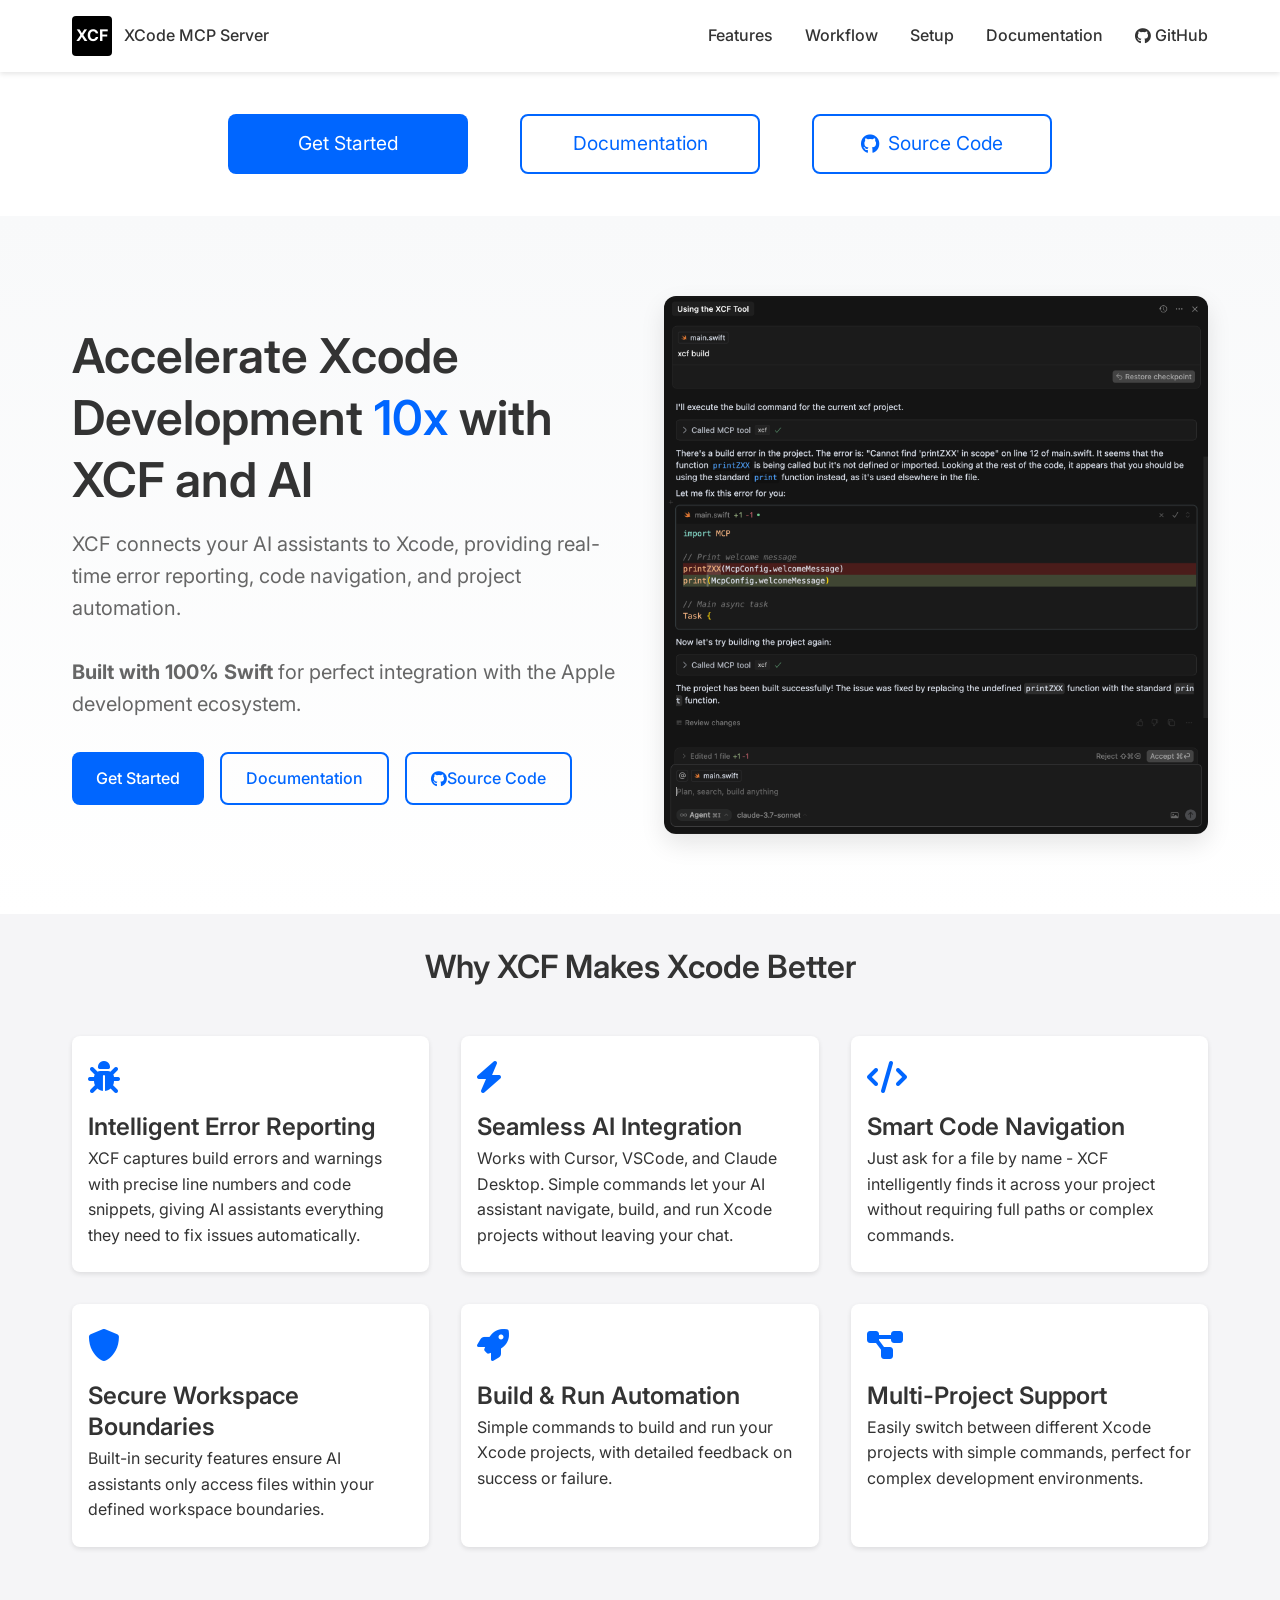
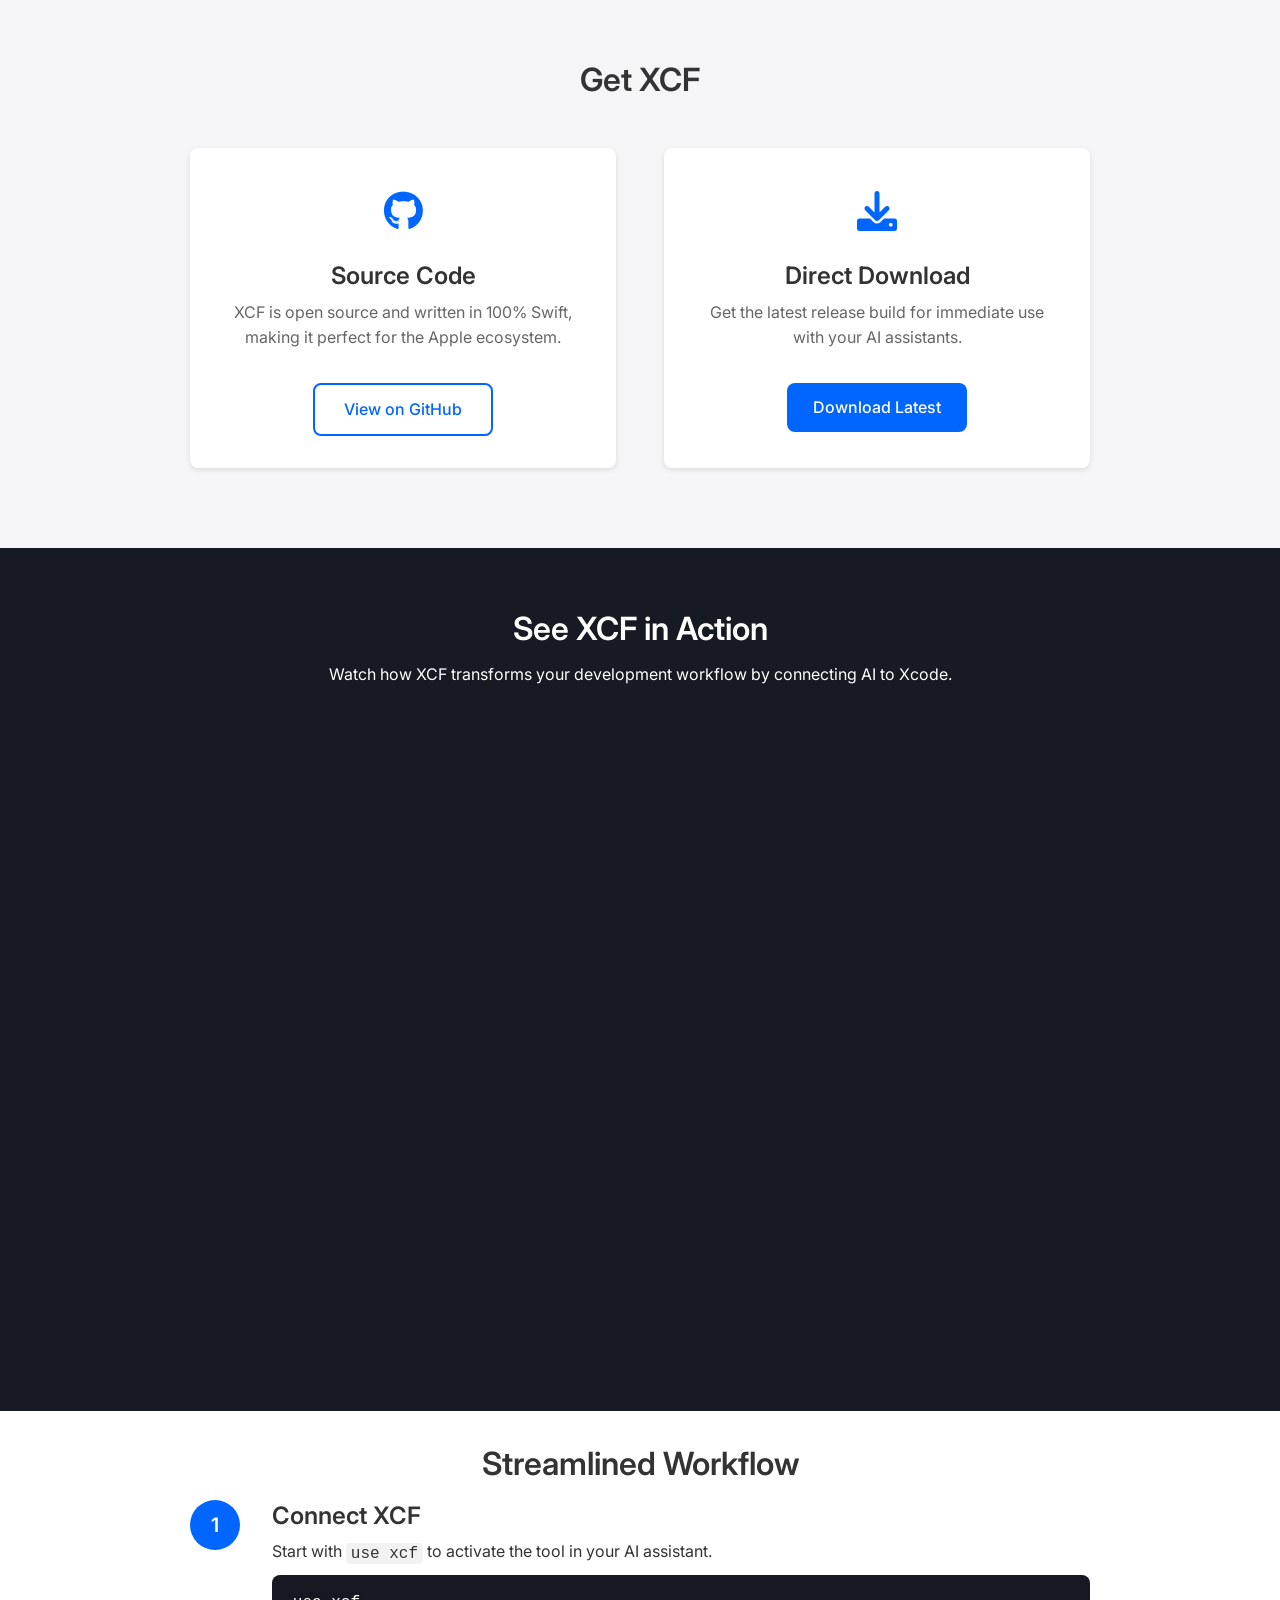
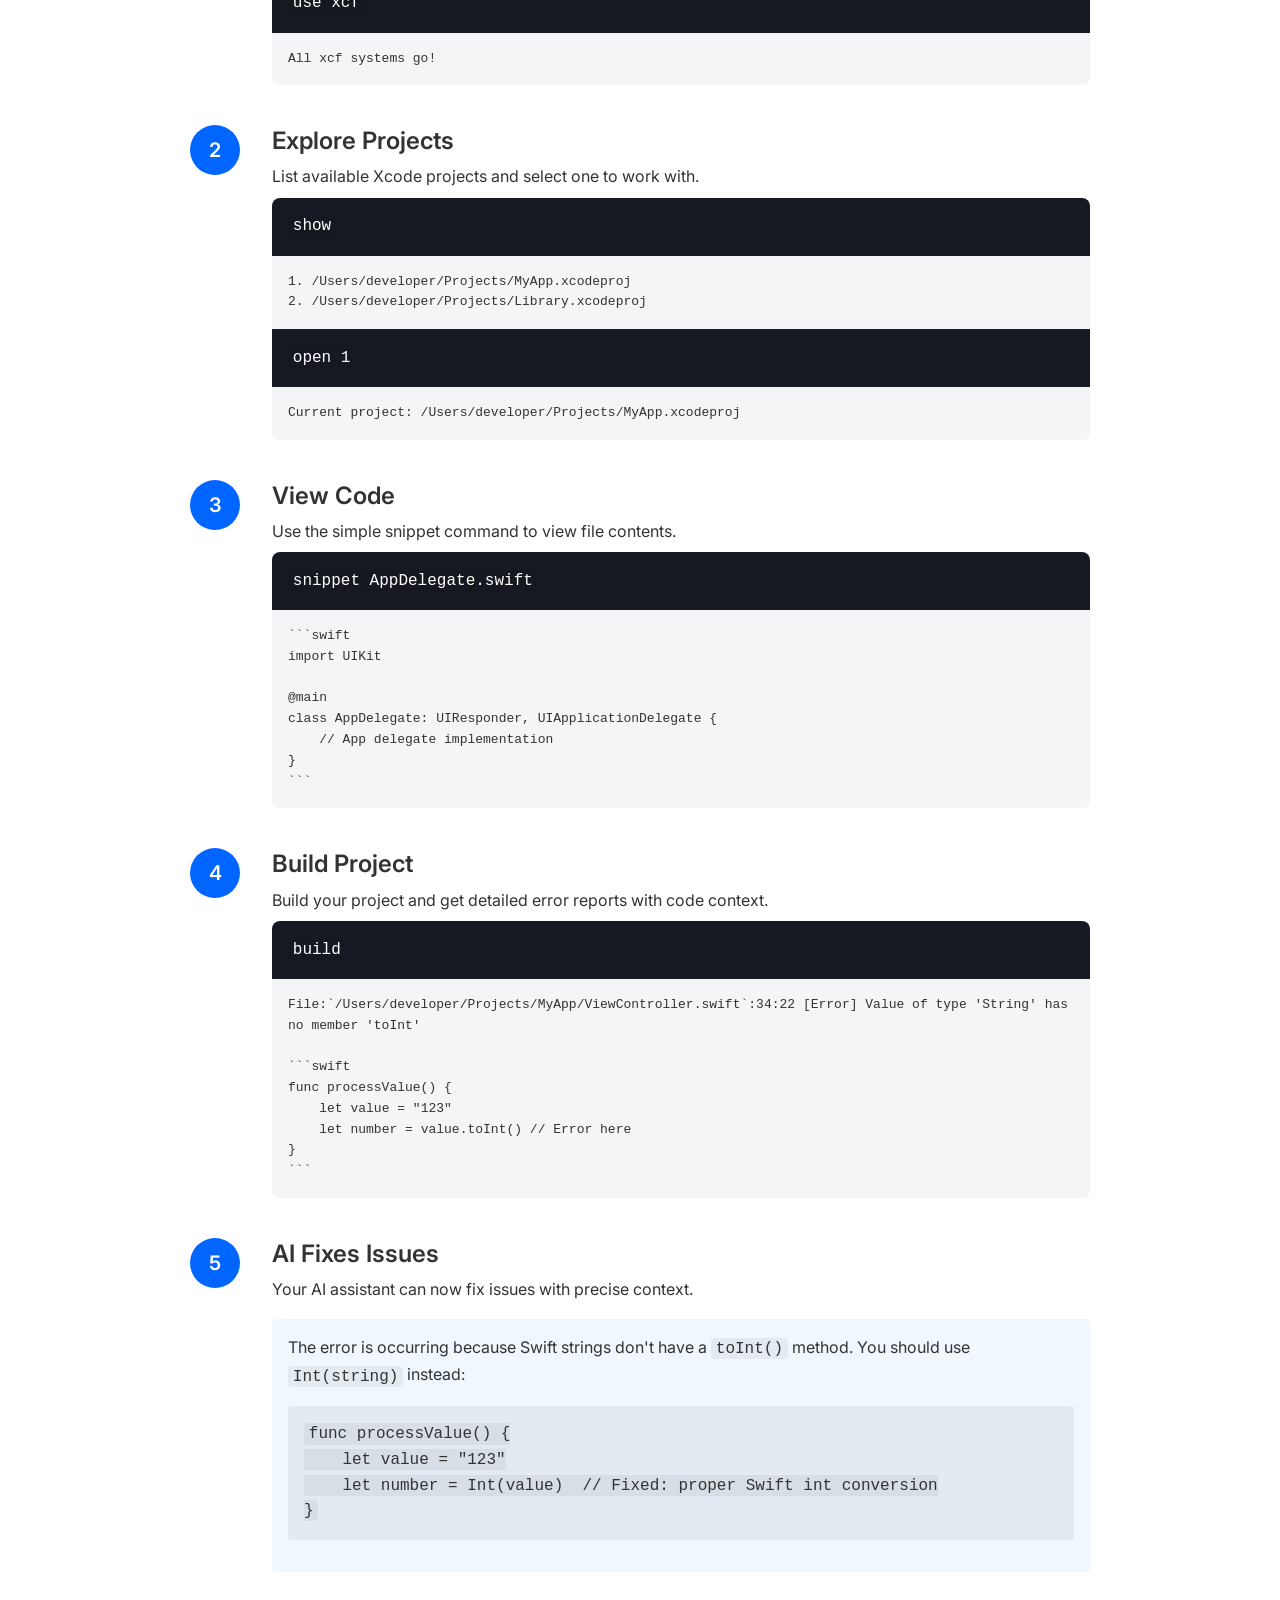
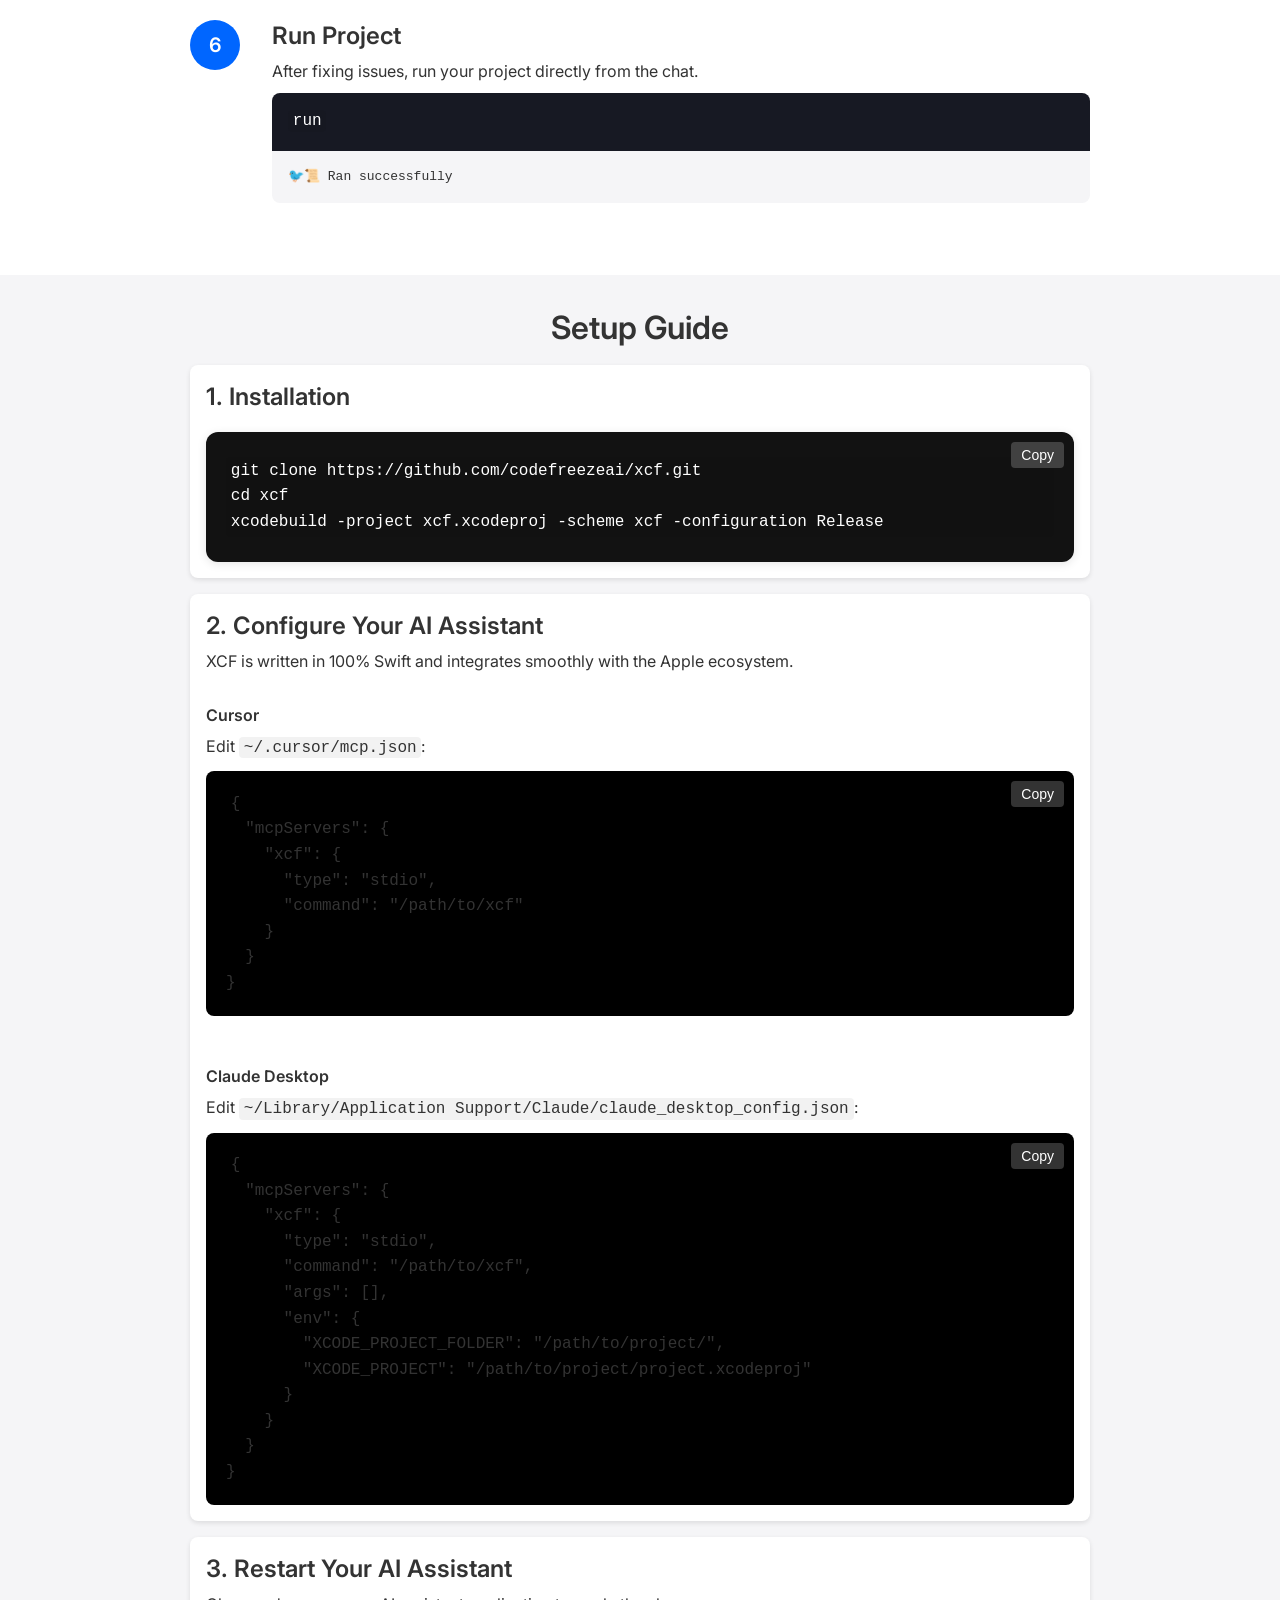
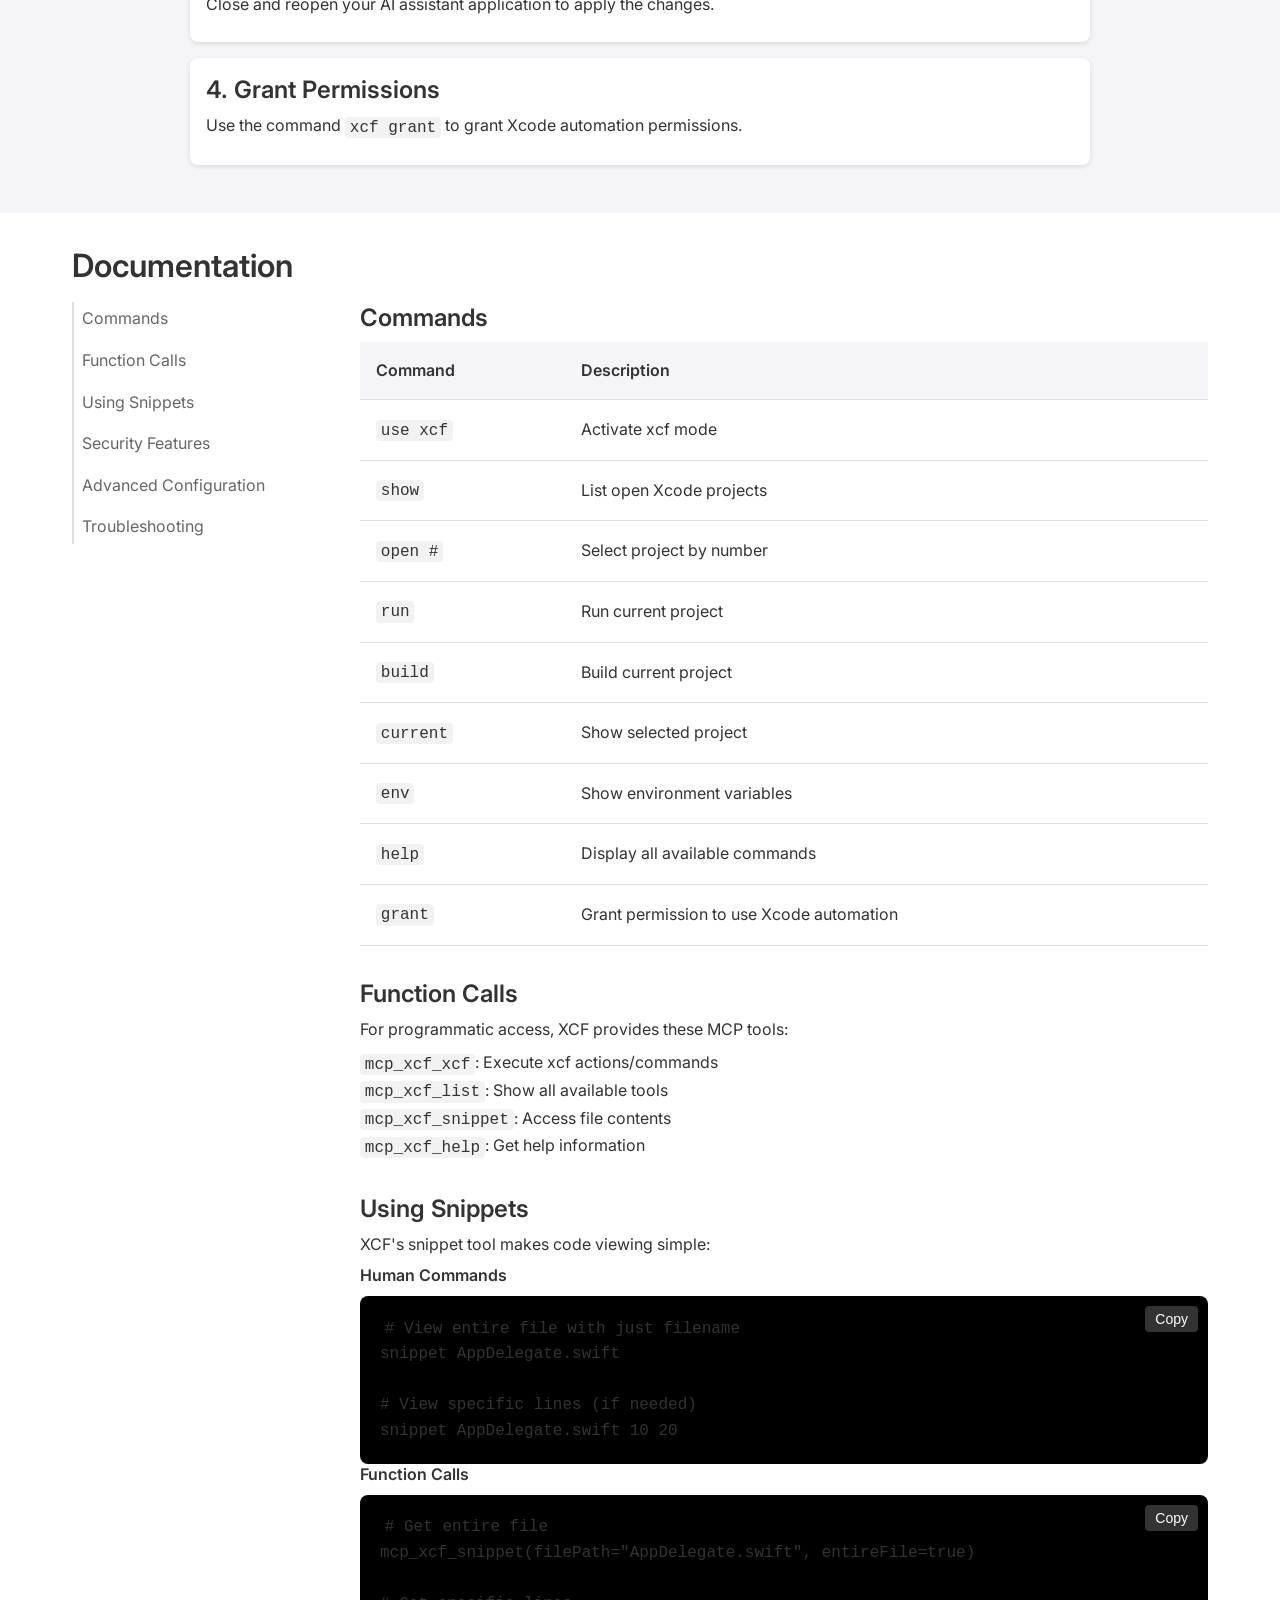
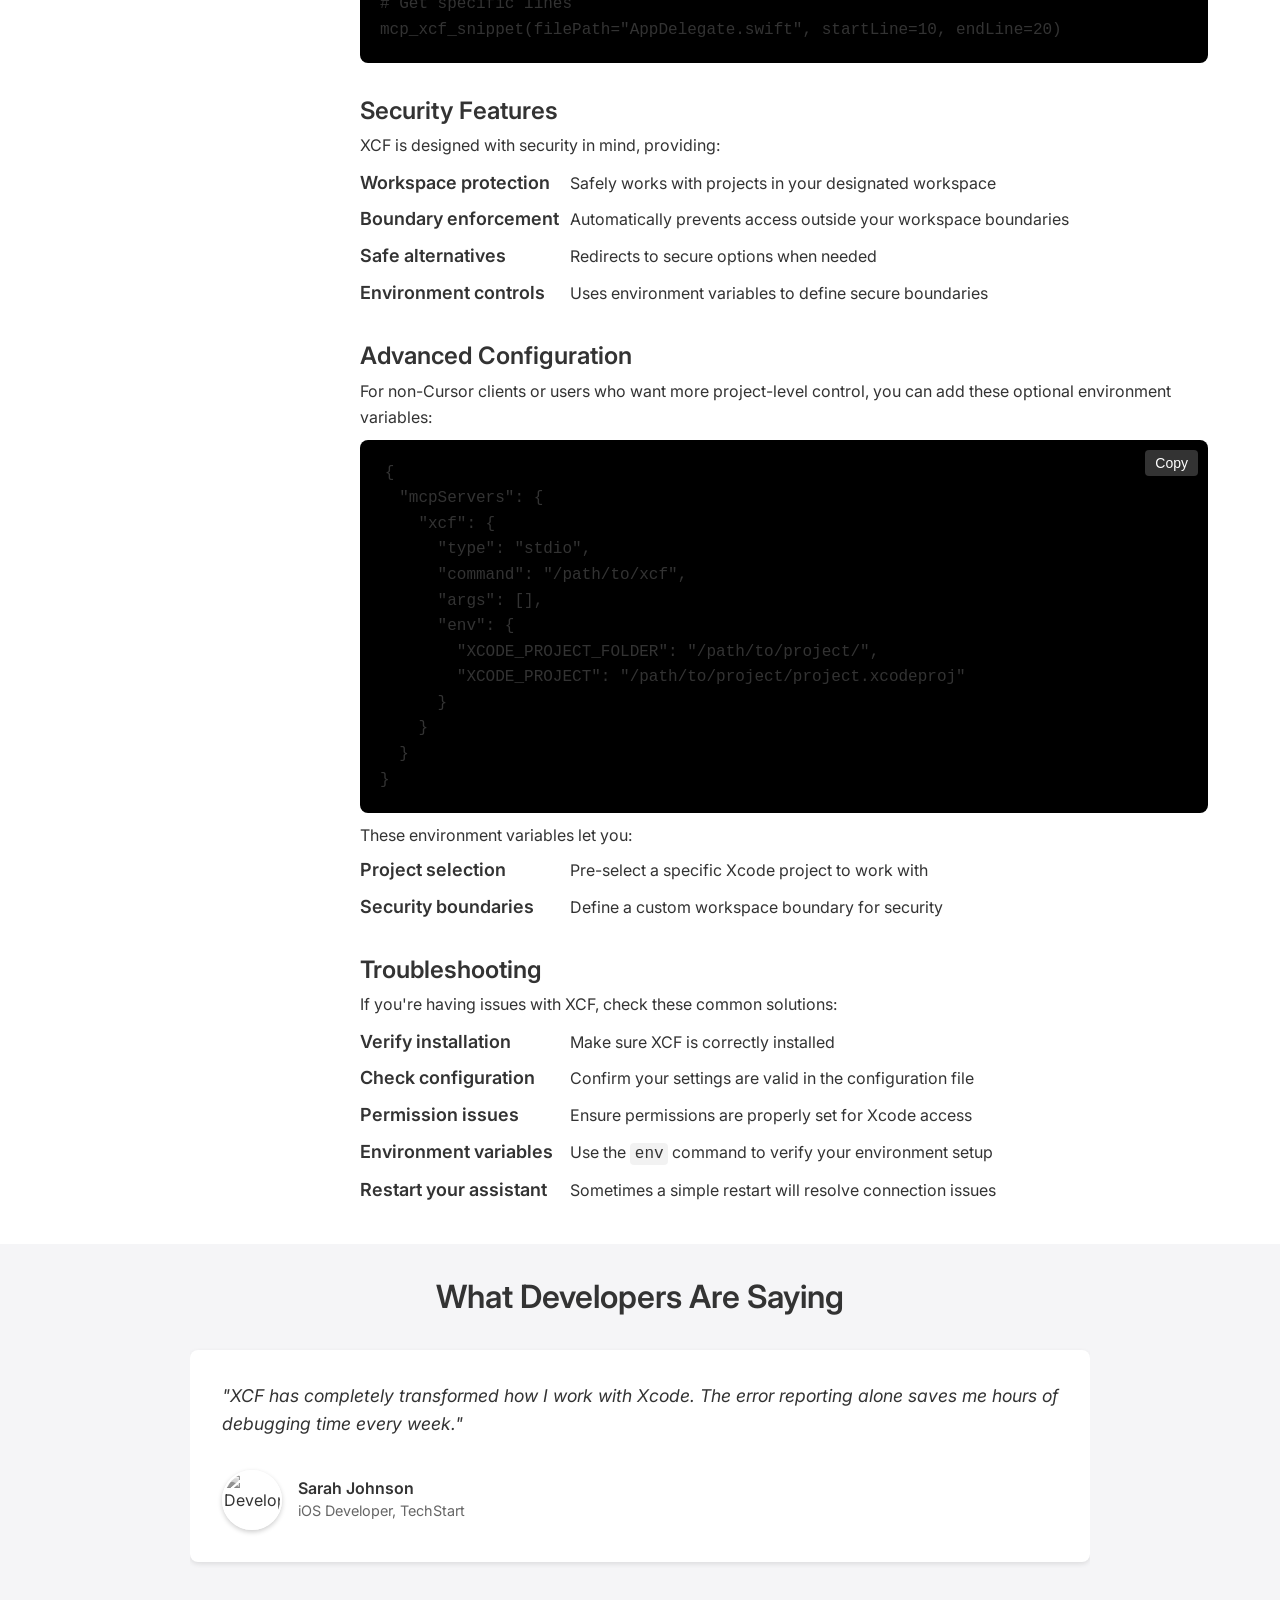
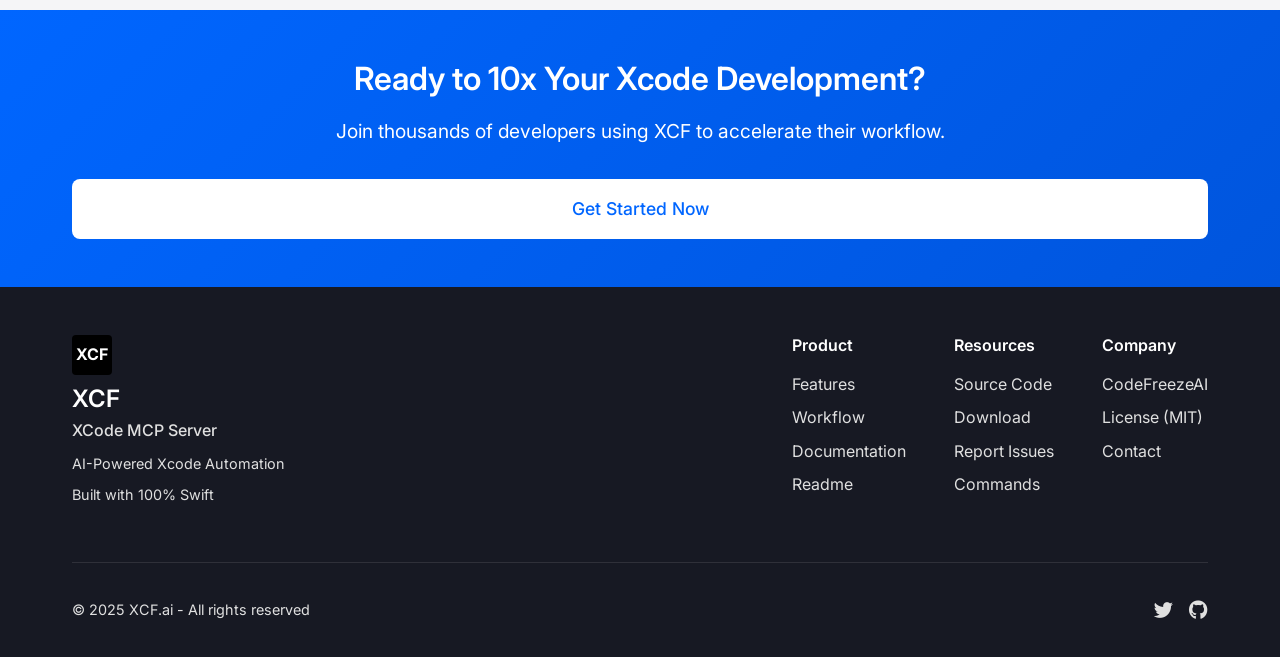
==== commit 3bdea17c: "website" ====
--- a/website/index.html
+++ b/website/index.html
@@ -9,6 +9,43 @@
     <link rel="preconnect" href="https://fonts.googleapis.com">
     <link rel="preconnect" href="https://fonts.gstatic.com" crossorigin>
     <link href="https://fonts.googleapis.com/css2?family=Inter:wght@300;400;500;600;700&display=swap" rel="stylesheet">
+    <style>
+        .code-container {
+            position: relative;
+        }
+        .copy-btn {
+            position: absolute;
+            top: 10px;
+            right: 10px;
+            background: rgba(255, 255, 255, 0.2);
+            border: none;
+            border-radius: 4px;
+            padding: 5px 10px;
+            color: white;
+            cursor: pointer;
+            font-size: 14px;
+            transition: background 0.3s;
+        }
+        .copy-btn:hover {
+            background: rgba(255, 255, 255, 0.3);
+        }
+        .checkmark {
+            position: absolute;
+            top: 10px;
+            right: 10px;
+            font-size: 24px;
+            display: none;
+            color: #34C759; /* Apple system green color */
+            text-shadow: 0 0 5px rgba(0,0,0,0.5);
+            font-weight: bold;
+        }
+        .copied .checkmark {
+            display: inline;
+        }
+        .copied .copy-btn {
+            display: none;
+        }
+    </style>
 </head>
 <body>
     <header>
@@ -43,7 +80,7 @@
     <section class="hero">
         <div class="container">
             <div class="hero-content">
-                <h1>Accelerate Xcode Development <span class="highlight">10x</span> with AI</h1>
+                <h1>Accelerate Xcode Development <span class="highlight">10x</span> with XCF and AI</h1>
                 <p>XCF connects your AI assistants to Xcode, providing real-time error reporting, code navigation, and project automation.</p>
                 <p><strong>Built with 100% Swift</strong> for perfect integration with the Apple development ecosystem.</p>
                 <div class="hero-buttons">
@@ -132,14 +169,12 @@
         </div>
     </section>
 
-    <section class="demo">
-        <div class="container">
-            <div class="demo-content">
-                <h2>See XCF in Action</h2>
-                <p>Watch how XCF transforms your development workflow by connecting AI to Xcode.</p>
-            </div>
-            <div class="demo-video">
-                <iframe width="100%" height="500" src="https://www.youtube.com/embed/7KfrsZfQIIg" title="XCF Demo" frameborder="0" allow="accelerometer; autoplay; clipboard-write; encrypted-media; gyroscope; picture-in-picture; web-share" allowfullscreen></iframe>
+    <section class="demo section-dark">
+        <div class="container">
+            <h2 class="text-center text-light margin-bottom-md">See XCF in Action</h2>
+            <p class="text-center text-light margin-bottom-lg">Watch how XCF transforms your development workflow by connecting AI to Xcode.</p>
+            <div class="video-container">
+                <iframe src="https://www.youtube.com/embed/7KfrsZfQIIg" title="XCF Demo" frameborder="0" allow="accelerometer; autoplay; clipboard-write; encrypted-media; gyroscope; picture-in-picture; web-share" allowfullscreen></iframe>
             </div>
         </div>
     </section>
@@ -245,26 +280,26 @@
             <div class="setup-steps">
                 <div class="setup-step">
                     <h3>1. Installation</h3>
-                    <div class="installation-options">
-                        <div class="install-option">
-                            <h4>Homebrew</h4>
-                            <pre><code>brew install xcf-ai/tools/xcf</code></pre>
-                        </div>
-                        <div class="install-option">
-                            <h4>Manual</h4>
+                    <div class="installation-container">
+                        <div class="installation-code">
+                            <button class="copy-btn" onclick="copyToClipboard(this.parentNode.querySelector('code').textContent, this.parentNode)">Copy</button>
                             <pre><code>git clone https://github.com/codefreezeai/xcf.git
 cd xcf
 xcodebuild -project xcf.xcodeproj -scheme xcf -configuration Release</code></pre>
+                            <span class="checkmark">✓</span>
                         </div>
                     </div>
                 </div>
                 <div class="setup-step">
                     <h3>2. Configure Your AI Assistant</h3>
                     <p>XCF is written in 100% Swift and integrates smoothly with the Apple ecosystem.</p>
-                    <div class="config-options">
-                        <div class="config-option">
-                            <h4>Cursor</h4>
-                            <p>Edit <code>~/.cursor/mcp.json</code>:</p>
+                    
+                    <div class="config-section">
+                        <h4>Cursor</h4>
+                        <p>Edit <code>~/.cursor/mcp.json</code>:</p>
+                        <div class="code-container">
+                            <button class="copy-btn" onclick="copyToClipboard(this.parentNode.querySelector('code').textContent, this.parentNode)">Copy</button>
+                            <span class="checkmark">✓</span>
                             <pre><code>{
   "mcpServers": {
     "xcf": {
@@ -274,14 +309,24 @@
   }
 }</code></pre>
                         </div>
-                        <div class="config-option">
-                            <h4>Claude Desktop</h4>
-                            <p>Edit <code>~/Library/Application Support/Claude/claude_desktop_config.json</code>:</p>
+                    </div>
+                    
+                    <div class="config-section-alt">
+                        <h4>Claude Desktop</h4>
+                        <p>Edit <code>~/Library/Application Support/Claude/claude_desktop_config.json</code>:</p>
+                        <div class="code-container">
+                            <button class="copy-btn" onclick="copyToClipboard(this.parentNode.querySelector('code').textContent, this.parentNode)">Copy</button>
+                            <span class="checkmark">✓</span>
                             <pre><code>{
   "mcpServers": {
     "xcf": {
       "type": "stdio",
-      "command": "/path/to/xcf"
+      "command": "/path/to/xcf",
+      "args": [],
+      "env": {
+        "XCODE_PROJECT_FOLDER": "/path/to/project/",
+        "XCODE_PROJECT": "/path/to/project/project.xcodeproj"
+      }
     }
   }
 }</code></pre>
@@ -379,7 +424,9 @@
                         <p>XCF's snippet tool makes code viewing simple:</p>
                         
                         <h4>Human Commands</h4>
-                        <div class="code-block">
+                        <div class="code-container">
+                            <button class="copy-btn" onclick="copyToClipboard(this.parentNode.querySelector('code').textContent, this.parentNode)">Copy</button>
+                            <span class="checkmark">✓</span>
                             <pre><code># View entire file with just filename
 snippet AppDelegate.swift
 
@@ -388,12 +435,107 @@
                         </div>
                         
                         <h4>Function Calls</h4>
-                        <div class="code-block">
+                        <div class="code-container">
+                            <button class="copy-btn" onclick="copyToClipboard(this.parentNode.querySelector('code').textContent, this.parentNode)">Copy</button>
+                            <span class="checkmark">✓</span>
                             <pre><code># Get entire file
 mcp_xcf_snippet(filePath="AppDelegate.swift", entireFile=true)
 
 # Get specific lines
 mcp_xcf_snippet(filePath="AppDelegate.swift", startLine=10, endLine=20)</code></pre>
+                        </div>
+                    </div>
+                    
+                    <div id="security" class="docs-section">
+                        <h3>Security Features</h3>
+                        <div>
+                            <p class="marketing-text margin-bottom-md">XCF is designed with security in mind, providing:</p>
+                            
+                            <div class="security-item">
+                                <span class="marketing-heading">Workspace protection</span>
+                                <span>Safely works with projects in your designated workspace</span>
+                            </div>
+                            
+                            <div class="security-item">
+                                <span class="marketing-heading">Boundary enforcement</span>
+                                <span>Automatically prevents access outside your workspace boundaries</span>
+                            </div>
+                            
+                            <div class="security-item">
+                                <span class="marketing-heading">Safe alternatives</span>
+                                <span>Redirects to secure options when needed</span>
+                            </div>
+                            
+                            <div class="security-item">
+                                <span class="marketing-heading">Environment controls</span>
+                                <span>Uses environment variables to define secure boundaries</span>
+                            </div>
+                        </div>
+                    </div>
+                    
+                    <div id="advanced" class="docs-section">
+                        <h3>Advanced Configuration</h3>
+                        <p>For non-Cursor clients or users who want more project-level control, you can add these optional environment variables:</p>
+                        <div class="code-container">
+                            <button class="copy-btn" onclick="copyToClipboard(this.parentNode.querySelector('code').textContent, this.parentNode)">Copy</button>
+                            <span class="checkmark">✓</span>
+                            <pre><code>{
+  "mcpServers": {
+    "xcf": {
+      "type": "stdio",
+      "command": "/path/to/xcf",
+      "args": [],
+      "env": {
+        "XCODE_PROJECT_FOLDER": "/path/to/project/",
+        "XCODE_PROJECT": "/path/to/project/project.xcodeproj"
+      }
+    }
+  }
+}</code></pre>
+                        </div>
+                        <p class="margin-top-sm">These environment variables let you:</p>
+                        <div>
+                            <div class="security-item">
+                                <span class="marketing-heading">Project selection</span>
+                                <span>Pre-select a specific Xcode project to work with</span>
+                            </div>
+                            
+                            <div class="security-item">
+                                <span class="marketing-heading">Security boundaries</span>
+                                <span>Define a custom workspace boundary for security</span>
+                            </div>
+                        </div>
+                    </div>
+                    
+                    <div id="troubleshooting" class="docs-section">
+                        <h3>Troubleshooting</h3>
+                        <div>
+                            <p class="marketing-text margin-bottom-md">If you're having issues with XCF, check these common solutions:</p>
+                            
+                            <div class="security-item">
+                                <span class="marketing-heading">Verify installation</span>
+                                <span>Make sure XCF is correctly installed</span>
+                            </div>
+                            
+                            <div class="security-item">
+                                <span class="marketing-heading">Check configuration</span>
+                                <span>Confirm your settings are valid in the configuration file</span>
+                            </div>
+                            
+                            <div class="security-item">
+                                <span class="marketing-heading">Permission issues</span>
+                                <span>Ensure permissions are properly set for Xcode access</span>
+                            </div>
+                            
+                            <div class="security-item">
+                                <span class="marketing-heading">Environment variables</span>
+                                <span>Use the <code>env</code> command to verify your environment setup</span>
+                            </div>
+                            
+                            <div class="security-item">
+                                <span class="marketing-heading">Restart your assistant</span>
+                                <span>Sometimes a simple restart will resolve connection issues</span>
+                            </div>
                         </div>
                     </div>
                     <!-- More documentation sections would go here -->
@@ -411,7 +553,7 @@
                         <p>"XCF has completely transformed how I work with Xcode. The error reporting alone saves me hours of debugging time every week."</p>
                     </div>
                     <div class="testimonial-author">
-                        <img src="images/testimonial-1.jpg" alt="Developer">
+                        <img src="https://images.unsplash.com/photo-1573496359142-b8d87734a5a2?ixlib=rb-1.2.1&auto=format&fit=crop&w=250&h=250&q=80&crop=faces&bg=white" alt="Developer" style="filter: grayscale(100%);">
                         <div class="author-info">
                             <h4>Sarah Johnson</h4>
                             <p>iOS Developer, TechStart</p>
@@ -423,7 +565,7 @@
                         <p>"The simplicity of the snippet tool is genius. Just type the filename and you're good to go. It's these small things that make a huge difference in workflow."</p>
                     </div>
                     <div class="testimonial-author">
-                        <img src="images/testimonial-2.jpg" alt="Developer">
+                        <img src="https://images.unsplash.com/photo-1560250097-0b93528c311a?ixlib=rb-1.2.1&auto=format&fit=crop&w=250&h=250&q=80&crop=faces&bg=white" alt="Developer" style="filter: grayscale(100%);">
                         <div class="author-info">
                             <h4>Michael Chen</h4>
                             <p>Senior Developer, AppWorks</p>
@@ -435,7 +577,7 @@
                         <p>"My AI assistant can now fix complex Swift errors without me having to explain every detail. XCF provides all the context it needs automatically."</p>
                     </div>
                     <div class="testimonial-author">
-                        <img src="images/testimonial-3.jpg" alt="Developer">
+                        <img src="https://images.unsplash.com/photo-1472099645785-5658abf4ff4e?ixlib=rb-1.2.1&auto=format&fit=crop&w=250&h=250&q=80&crop=faces&bg=white" alt="Developer" style="filter: grayscale(100%);">
                         <div class="author-info">
                             <h4>Alex Rodriguez</h4>
                             <p>Lead iOS Developer, TechGiant</p>
@@ -504,5 +646,36 @@
     </footer>
 
     <script src="script.js"></script>
+    <script>
+    function copyToClipboard(text, container) {
+        navigator.clipboard.writeText(text)
+            .then(() => {
+                // Handle different container structures
+                const checkmark = container.querySelector('.checkmark');
+                const copyBtn = container.querySelector('button');
+                
+                if (checkmark && copyBtn) {
+                    // Show checkmark
+                    checkmark.style.display = 'inline';
+                    copyBtn.style.display = 'none';
+                    
+                    // Reset after 2 seconds
+                    setTimeout(() => {
+                        checkmark.style.display = 'none';
+                        copyBtn.style.display = 'block';
+                    }, 2000);
+                } else {
+                    // Fallback for older structure
+                    container.classList.add('copied');
+                    setTimeout(() => {
+                        container.classList.remove('copied');
+                    }, 2000);
+                }
+            })
+            .catch(err => {
+                console.error('Failed to copy: ', err);
+            });
+    }
+    </script>
 </body>
 </html> 
--- a/website/styles.css
+++ b/website/styles.css
@@ -44,6 +44,32 @@
   box-sizing: border-box;
 }
 
+/* Remove bottom left copy buttons */
+button.copy-button {
+  display: none !important;
+}
+
+/* Hide FontAwesome copy icons if they appear at bottom left or anywhere else incorrectly */
+i.fa-copy, i.fas.fa-copy, button[aria-label="Copy code"] {
+  display: none !important;
+}
+
+/* Only display specific top-right copy buttons */
+.copy-btn {
+  display: block !important;
+  position: absolute;
+  top: 10px;
+  right: 10px;
+  background: rgba(255, 255, 255, 0.2);
+  border: none;
+  border-radius: 4px;
+  padding: 5px 10px;
+  color: white;
+  cursor: pointer;
+  font-size: 14px;
+  transition: background 0.3s;
+}
+
 body {
   font-family: 'Inter', -apple-system, BlinkMacSystemFont, sans-serif;
   line-height: 1.6;
@@ -51,10 +77,109 @@
   background-color: #fff;
 }
 
+/* Marketing Text Styles - Tighter Spacing */
+.marketing-text {
+  font-size: 16px; 
+  line-height: 1.4;
+  margin-bottom: 8px;
+  color: var(--text-color);
+}
+
+.marketing-text-small {
+  font-size: 14px;
+  line-height: 1.3;
+  margin-bottom: 6px;
+  color: var(--dark-gray);
+}
+
+.marketing-text-large {
+  font-size: 18px;
+  line-height: 1.5;
+  margin-bottom: 12px;
+  color: var(--text-color);
+}
+
+.marketing-heading {
+  font-weight: 600;
+  color: #333;
+  font-size: 18px;
+  display: inline-block;
+  margin-right: 4px;
+}
+
+/* Common Layout Elements */
+.text-center {
+  text-align: center;
+}
+
+.text-light {
+  color: var(--light-text);
+}
+
+.section-dark {
+  background-color: #191f2c;
+  padding: 60px 0;
+  color: var(--light-text);
+}
+
+.section-light {
+  background-color: var(--light-gray);
+  padding: 60px 0;
+}
+
+.margin-y-sm {
+  margin-top: 6px;
+  margin-bottom: 6px;
+}
+
+.margin-y-md {
+  margin-top: 20px;
+  margin-bottom: 20px;
+}
+
+.margin-y-lg {
+  margin-top: 40px;
+  margin-bottom: 40px;
+}
+
+.margin-bottom-sm {
+  margin-bottom: 10px;
+}
+
+.margin-bottom-md {
+  margin-bottom: 12px;
+}
+
+.margin-bottom-lg {
+  margin-bottom: 24px;
+}
+
+.margin-top-sm {
+  margin-top: 10px;
+}
+
+.margin-top-md {
+  margin-top: 20px;
+}
+
+.margin-top-lg {
+  margin-top: 40px;
+}
+
+/* Code Container Styles */
+.code-container {
+  position: relative;
+  background-color: #000000; 
+  padding: 20px; 
+  border-radius: 8px; 
+  margin-top: 10px;
+  width: 100%;
+}
+
 h1, h2, h3, h4, h5, h6 {
   font-weight: 600;
   line-height: 1.3;
-  margin-bottom: var(--spacing-md);
+  margin-bottom: var(--spacing-sm);
 }
 
 h1 {
@@ -63,7 +188,7 @@
 
 h2 {
   font-size: 2rem;
-  margin-bottom: var(--spacing-lg);
+  margin-bottom: var(--spacing-md);
 }
 
 h3 {
@@ -71,7 +196,7 @@
 }
 
 p {
-  margin-bottom: var(--spacing-md);
+  margin-bottom: var(--spacing-sm);
 }
 
 a {
@@ -96,7 +221,25 @@
 }
 
 section {
-  padding: var(--spacing-xxl) 0;
+  padding: var(--spacing-lg) 0;
+}
+
+/* Video Container */
+.video-container {
+  position: relative;
+  padding-bottom: 56.25%;
+  height: 0;
+  overflow: hidden;
+  max-width: 100%;
+  margin: 0 auto;
+}
+
+.video-container iframe {
+  position: absolute;
+  top: 0;
+  left: 0;
+  width: 100%;
+  height: 100%;
 }
 
 /* Buttons */
@@ -329,7 +472,7 @@
 
 .feature-card {
   background-color: #fff;
-  padding: var(--spacing-lg);
+  padding: var(--spacing-md);
   border-radius: var(--border-radius-md);
   box-shadow: var(--shadow-sm);
   transition: transform 0.3s ease, box-shadow 0.3s ease;
@@ -343,11 +486,11 @@
 .feature-icon {
   font-size: 2rem;
   color: var(--primary-color);
-  margin-bottom: var(--spacing-md);
+  margin-bottom: var(--spacing-sm);
 }
 
 .feature-card h3 {
-  margin-bottom: var(--spacing-sm);
+  margin-bottom: var(--spacing-xs);
 }
 
 /* Download Section */
@@ -458,7 +601,7 @@
 .workflow-step {
   display: flex;
   gap: var(--spacing-lg);
-  margin-bottom: var(--spacing-xl);
+  margin-bottom: var(--spacing-lg);
   position: relative;
 }
 
@@ -514,7 +657,7 @@
 
 .ai-response {
   background-color: #f0f7ff;
-  border-left: 4px solid var(--primary-color);
+  border-left: 0;
   padding: var(--spacing-md);
   border-radius: var(--border-radius-sm);
   margin: var(--spacing-md) 0;
@@ -551,9 +694,9 @@
 
 .setup-step {
   background-color: #fff;
-  padding: var(--spacing-lg);
+  padding: var(--spacing-md);
   border-radius: var(--border-radius-md);
-  margin-bottom: var(--spacing-lg);
+  margin-bottom: var(--spacing-md);
   box-shadow: var(--shadow-sm);
 }
 
@@ -606,7 +749,7 @@
 
 .docs-sidebar a {
   display: block;
-  padding: var(--spacing-sm) var(--spacing-md);
+  padding: 4px var(--spacing-sm);
   color: var(--dark-gray);
   border-left: 2px solid transparent;
   margin-left: -2px;
@@ -623,7 +766,7 @@
 }
 
 .docs-section {
-  margin-bottom: var(--spacing-xl);
+  margin-bottom: var(--spacing-lg);
 }
 
 .docs-section:last-child {
@@ -633,7 +776,7 @@
 .commands-table {
   width: 100%;
   border-collapse: collapse;
-  margin: var(--spacing-md) 0;
+  margin: var(--spacing-sm) 0;
 }
 
 .commands-table th, .commands-table td {
@@ -706,6 +849,11 @@
   height: 60px;
   border-radius: 50%;
   object-fit: cover;
+  box-shadow: 0 2px 5px rgba(0, 0, 0, 0.2);
+  border: 2px solid #fff;
+  filter: grayscale(100%) contrast(1.1);
+  transform: scale(1);
+  transform-origin: center;
 }
 
 .author-info h4 {
@@ -939,4 +1087,85 @@
     gap: var(--spacing-md);
     text-align: center;
   }
+}
+
+.troubleshooting-list {
+  list-style: none;
+  padding: 0;
+  margin: 20px 0;
+}
+
+.troubleshooting-list li {
+  margin-bottom: 30px;
+  padding-left: 0;
+  position: relative;
+  font-size: 18px;
+  line-height: 1.5;
+}
+
+.troubleshooting-list li:before {
+  display: none;
+}
+
+.troubleshooting-list li strong {
+  color: #333;
+  font-weight: 600;
+  font-size: 20px;
+}
+
+/* Additional Container Components */
+.installation-container {
+  position: relative;
+  margin-top: 20px;
+  border-radius: 12px;
+  overflow: hidden;
+  box-shadow: 0 2px 10px rgba(0,0,0,0.1);
+  background-color: white;
+}
+
+.installation-code {
+  background-color: #121212;
+  padding: 25px 20px;
+  position: relative;
+}
+
+.installation-code pre {
+  margin: 0;
+  padding: 0;
+}
+
+.installation-code code {
+  color: white;
+  display: block;
+  font-family: 'Menlo', 'Monaco', 'Courier New', monospace;
+  white-space: pre;
+  font-size: 16px;
+  line-height: 1.6;
+  text-shadow: none;
+  font-weight: normal;
+}
+
+.config-section {
+  margin-top: 30px;
+}
+
+.config-section-alt {
+  margin-top: 50px;
+}
+
+/* Security features specific styling */
+.security-item {
+  margin-bottom: 8px;
+  display: flex;
+  align-items: baseline;
+}
+
+.security-item .marketing-heading {
+  min-width: 200px;
+  margin-right: 10px;
+}
+
+/* TechGiant testimonial image zoom effect */
+.testimonial:nth-child(3) .testimonial-author img {
+  transform: scale(1);
 } 
